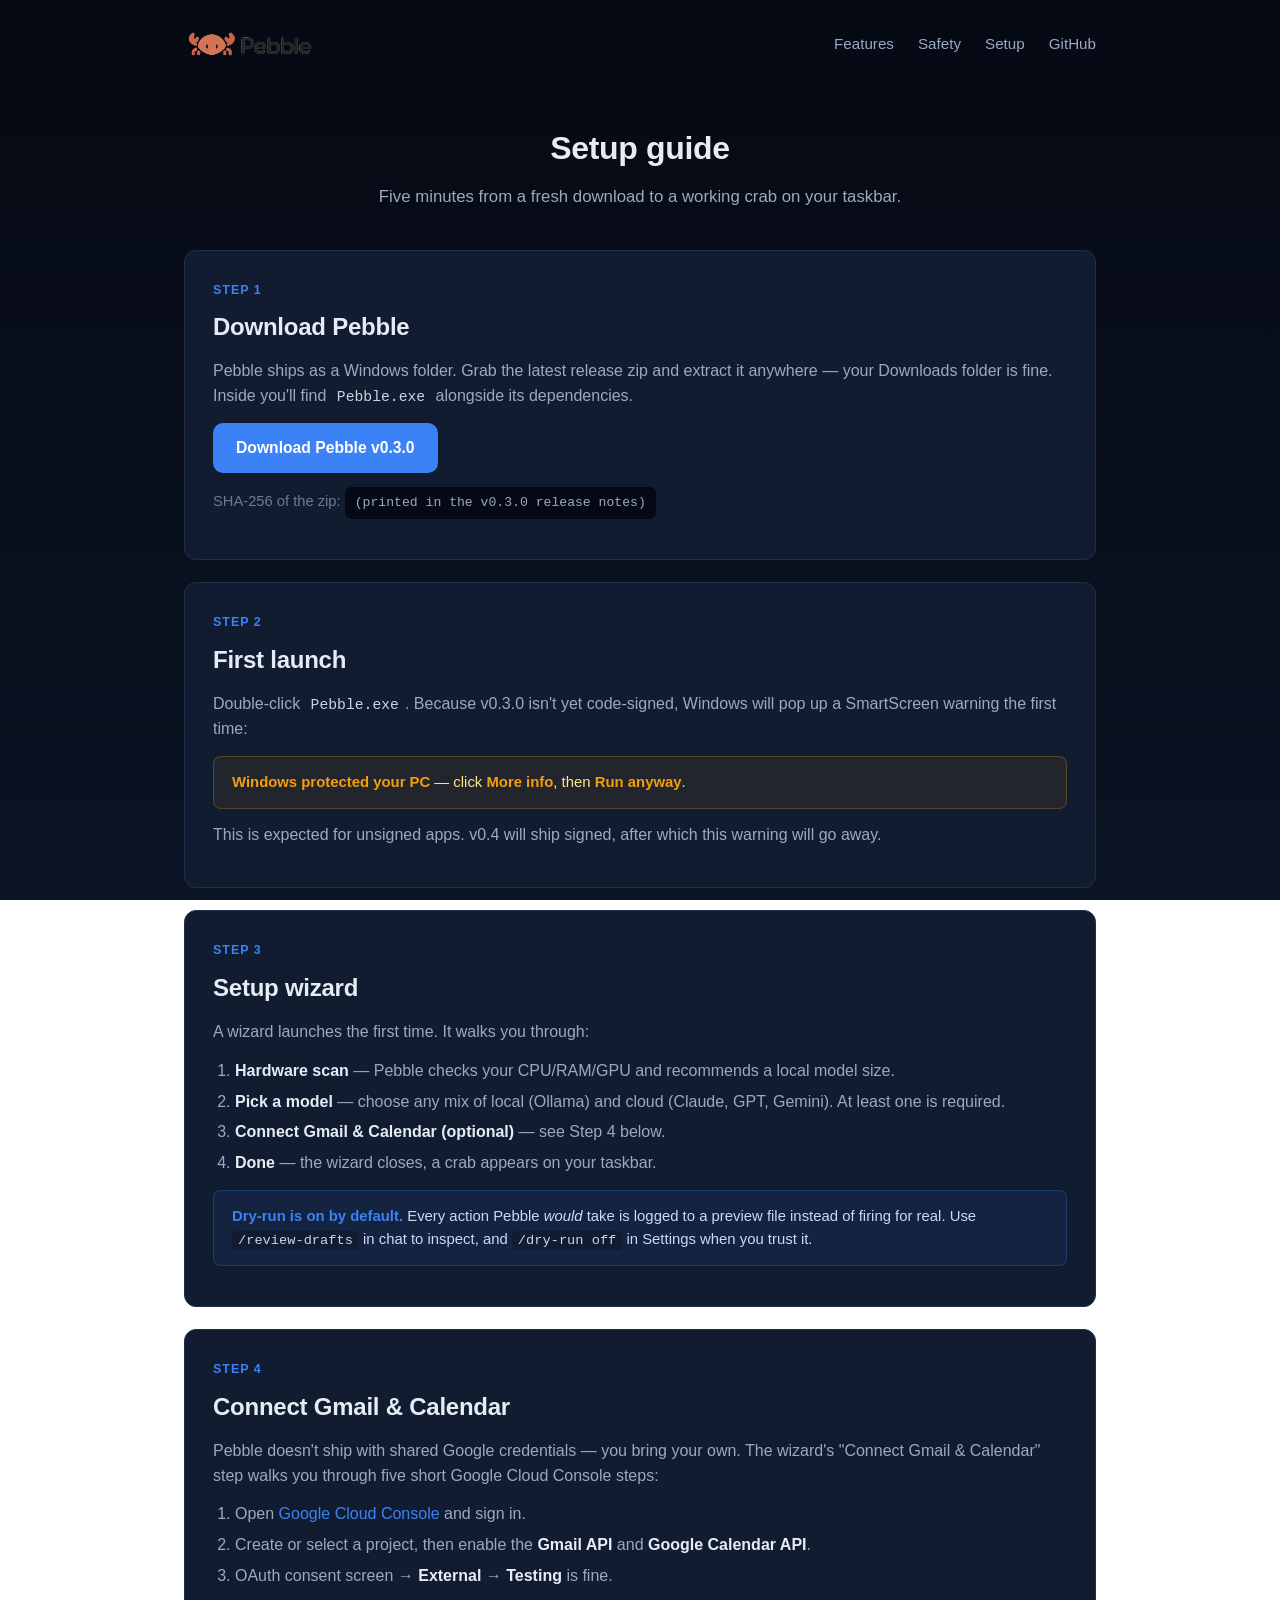
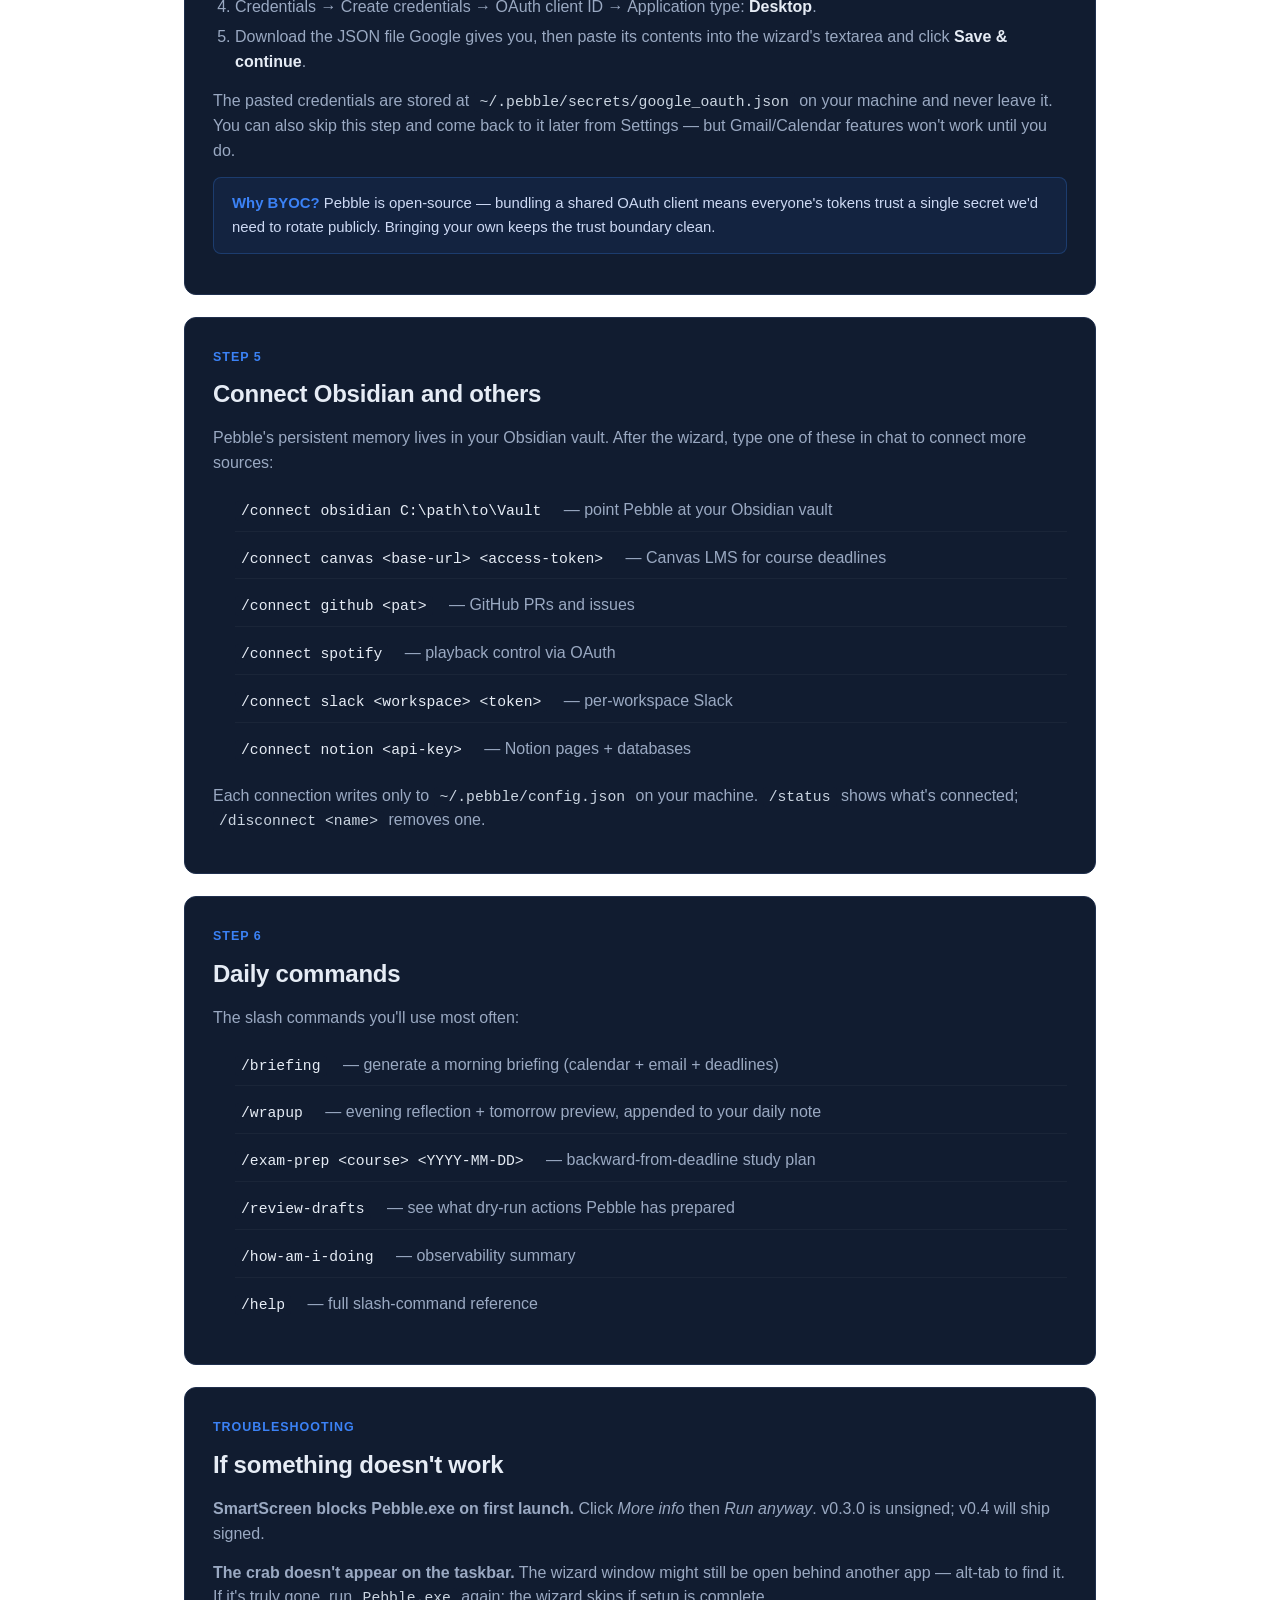
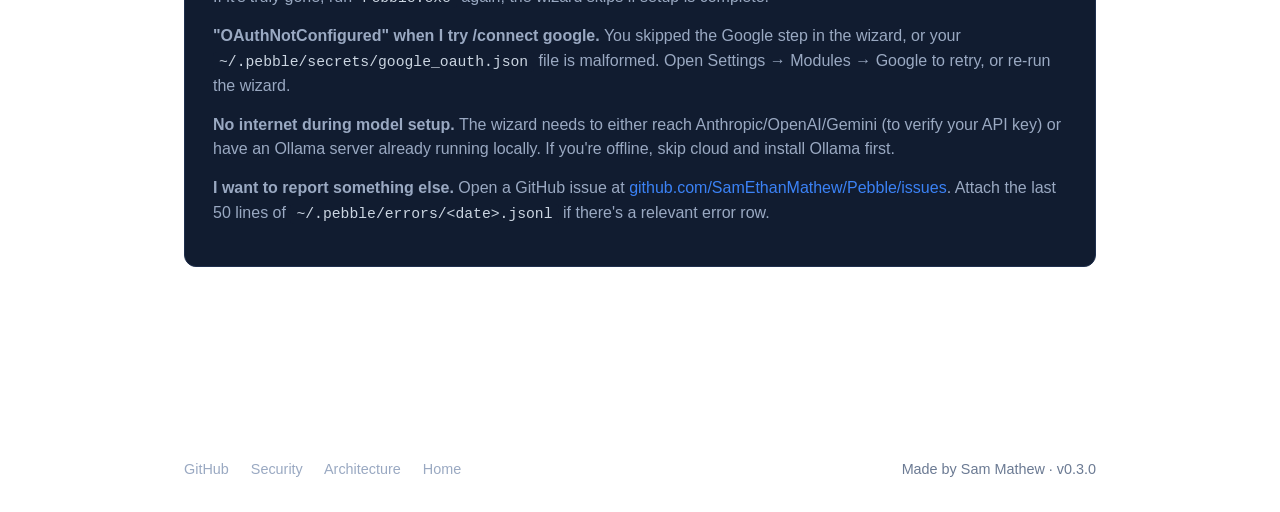
==== setup.html @ d6a445c4 "Pebble landing page + setup guide Static site for samethanmathew.github.io/Pebble. Two pages:  - ind" ====
<!doctype html>
<html lang="en">
<head>
  <meta charset="utf-8">
  <meta name="viewport" content="width=device-width, initial-scale=1">
  <title>Setup guide — Pebble</title>
  <meta name="description" content="Step-by-step setup for Pebble on Windows: download, first launch, connecting Gmail & Calendar, Obsidian vault, optional integrations.">
  <meta name="theme-color" content="#0b1424">
  <link rel="icon" href="favicon.ico">
  <link rel="stylesheet" href="styles.css">
</head>
<body>

<header class="site-header">
  <div class="container">
    <a href="index.html" class="brand">
      <img src="assets/logo.png" alt="Pebble">
    </a>
    <nav class="nav">
      <a href="index.html#features">Features</a>
      <a href="index.html#safety">Safety</a>
      <a href="setup.html">Setup</a>
      <a href="https://github.com/SamEthanMathew/Pebble">GitHub</a>
    </nav>
  </div>
</header>

<main>

  <section class="section">
    <div class="container">

      <div class="section-head">
        <h2>Setup guide</h2>
        <p>Five minutes from a fresh download to a working crab on your taskbar.</p>
      </div>

      <!-- ─── Step 1: Download ─── -->
      <div class="guide-step">
        <span class="step-tag">Step 1</span>
        <h2>Download Pebble</h2>
        <p>
          Pebble ships as a Windows folder. Grab the latest release zip and
          extract it anywhere — your Downloads folder is fine. Inside you'll
          find <code>Pebble.exe</code> alongside its dependencies.
        </p>
        <p>
          <a class="btn btn-primary"
             href="https://github.com/SamEthanMathew/Pebble/releases/download/v0.3.0/Pebble-v0.3.0-windows.zip">
            Download Pebble v0.3.0
          </a>
        </p>
        <p style="margin-top:14px;font-size:0.92rem;color:var(--text-dim);">
          SHA-256 of the zip:
          <span class="hash" id="zip-sha">(printed in the v0.3.0 release notes)</span>
        </p>
      </div>

      <!-- ─── Step 2: SmartScreen ─── -->
      <div class="guide-step">
        <span class="step-tag">Step 2</span>
        <h2>First launch</h2>
        <p>
          Double-click <code>Pebble.exe</code>. Because v0.3.0 isn't yet
          code-signed, Windows will pop up a SmartScreen warning the first
          time:
        </p>
        <div class="callout">
          <strong>Windows protected your PC</strong> — click
          <strong>More info</strong>, then <strong>Run anyway</strong>.
        </div>
        <p>
          This is expected for unsigned apps. v0.4 will ship signed, after
          which this warning will go away.
        </p>
      </div>

      <!-- ─── Step 3: Wizard ─── -->
      <div class="guide-step">
        <span class="step-tag">Step 3</span>
        <h2>Setup wizard</h2>
        <p>
          A wizard launches the first time. It walks you through:
        </p>
        <ol>
          <li><strong>Hardware scan</strong> — Pebble checks your CPU/RAM/GPU and recommends a local model size.</li>
          <li><strong>Pick a model</strong> — choose any mix of local (Ollama) and cloud (Claude, GPT, Gemini). At least one is required.</li>
          <li><strong>Connect Gmail &amp; Calendar (optional)</strong> — see Step 4 below.</li>
          <li><strong>Done</strong> — the wizard closes, a crab appears on your taskbar.</li>
        </ol>
        <div class="callout info">
          <strong>Dry-run is on by default.</strong> Every action Pebble
          <em>would</em> take is logged to a preview file instead of firing
          for real. Use <code>/review-drafts</code> in chat to inspect, and
          <code>/dry-run off</code> in Settings when you trust it.
        </div>
      </div>

      <!-- ─── Step 4: Google OAuth (BYOC) ─── -->
      <div class="guide-step">
        <span class="step-tag">Step 4</span>
        <h2>Connect Gmail &amp; Calendar</h2>
        <p>
          Pebble doesn't ship with shared Google credentials — you bring
          your own. The wizard's "Connect Gmail &amp; Calendar" step walks
          you through five short Google Cloud Console steps:
        </p>
        <ol>
          <li>Open
            <a href="https://console.cloud.google.com/apis/credentials"
               target="_blank" rel="noopener">Google Cloud Console</a>
            and sign in.</li>
          <li>Create or select a project, then enable the
            <strong>Gmail API</strong> and <strong>Google Calendar API</strong>.</li>
          <li>OAuth consent screen → <strong>External</strong> →
            <strong>Testing</strong> is fine.</li>
          <li>Credentials → Create credentials → OAuth client ID →
            Application type: <strong>Desktop</strong>.</li>
          <li>Download the JSON file Google gives you, then paste its
            contents into the wizard's textarea and click
            <strong>Save &amp; continue</strong>.</li>
        </ol>
        <p>
          The pasted credentials are stored at
          <code>~/.pebble/secrets/google_oauth.json</code> on your machine
          and never leave it. You can also skip this step and come back to
          it later from Settings — but Gmail/Calendar features won't work
          until you do.
        </p>
        <div class="callout info">
          <strong>Why BYOC?</strong> Pebble is open-source — bundling a
          shared OAuth client means everyone's tokens trust a single secret
          we'd need to rotate publicly. Bringing your own keeps the trust
          boundary clean.
        </div>
      </div>

      <!-- ─── Step 5: Obsidian + other integrations ─── -->
      <div class="guide-step">
        <span class="step-tag">Step 5</span>
        <h2>Connect Obsidian and others</h2>
        <p>
          Pebble's persistent memory lives in your Obsidian vault. After
          the wizard, type one of these in chat to connect more sources:
        </p>
        <ul class="cmd-list">
          <li><code>/connect obsidian C:\path\to\Vault</code> — point Pebble at your Obsidian vault</li>
          <li><code>/connect canvas &lt;base-url&gt; &lt;access-token&gt;</code> — Canvas LMS for course deadlines</li>
          <li><code>/connect github &lt;pat&gt;</code> — GitHub PRs and issues</li>
          <li><code>/connect spotify</code> — playback control via OAuth</li>
          <li><code>/connect slack &lt;workspace&gt; &lt;token&gt;</code> — per-workspace Slack</li>
          <li><code>/connect notion &lt;api-key&gt;</code> — Notion pages + databases</li>
        </ul>
        <p>
          Each connection writes only to <code>~/.pebble/config.json</code>
          on your machine. <code>/status</code> shows what's connected;
          <code>/disconnect &lt;name&gt;</code> removes one.
        </p>
      </div>

      <!-- ─── Step 6: Daily commands ─── -->
      <div class="guide-step">
        <span class="step-tag">Step 6</span>
        <h2>Daily commands</h2>
        <p>The slash commands you'll use most often:</p>
        <ul class="cmd-list">
          <li><code>/briefing</code> — generate a morning briefing (calendar + email + deadlines)</li>
          <li><code>/wrapup</code> — evening reflection + tomorrow preview, appended to your daily note</li>
          <li><code>/exam-prep &lt;course&gt; &lt;YYYY-MM-DD&gt;</code> — backward-from-deadline study plan</li>
          <li><code>/review-drafts</code> — see what dry-run actions Pebble has prepared</li>
          <li><code>/how-am-i-doing</code> — observability summary</li>
          <li><code>/help</code> — full slash-command reference</li>
        </ul>
      </div>

      <!-- ─── Troubleshooting ─── -->
      <div class="guide-step">
        <span class="step-tag">Troubleshooting</span>
        <h2>If something doesn't work</h2>

        <p><strong>SmartScreen blocks Pebble.exe on first launch.</strong>
        Click <em>More info</em> then <em>Run anyway</em>. v0.3.0 is
        unsigned; v0.4 will ship signed.</p>

        <p><strong>The crab doesn't appear on the taskbar.</strong> The
        wizard window might still be open behind another app — alt-tab to
        find it. If it's truly gone, run <code>Pebble.exe</code> again;
        the wizard skips if setup is complete.</p>

        <p><strong>"OAuthNotConfigured" when I try /connect google.</strong>
        You skipped the Google step in the wizard, or your
        <code>~/.pebble/secrets/google_oauth.json</code> file is malformed.
        Open Settings &rarr; Modules &rarr; Google to retry, or re-run the
        wizard.</p>

        <p><strong>No internet during model setup.</strong> The wizard
        needs to either reach Anthropic/OpenAI/Gemini (to verify your API
        key) or have an Ollama server already running locally. If you're
        offline, skip cloud and install Ollama first.</p>

        <p><strong>I want to report something else.</strong>
        Open a GitHub issue at
        <a href="https://github.com/SamEthanMathew/Pebble/issues" target="_blank" rel="noopener">github.com/SamEthanMathew/Pebble/issues</a>.
        Attach the last 50 lines of <code>~/.pebble/errors/&lt;date&gt;.jsonl</code>
        if there's a relevant error row.</p>

      </div>

    </div>
  </section>

</main>

<footer class="site-footer">
  <div class="container">
    <div>
      <a href="https://github.com/SamEthanMathew/Pebble">GitHub</a>
      <a href="https://github.com/SamEthanMathew/Pebble/blob/main/SECURITY.md">Security</a>
      <a href="https://github.com/SamEthanMathew/Pebble/blob/main/ARCHITECTURE.md">Architecture</a>
      <a href="index.html">Home</a>
    </div>
    <div>Made by Sam Mathew · v0.3.0</div>
  </div>
</footer>

</body>
</html>
---- styles.css ----
/* Pebble landing page — matches the app's dark-mode palette */

:root {
  --bg-0:       #050913;
  --bg-1:       #0b1424;
  --surface:    #111c30;
  --surface-2:  #182640;
  --surface-3:  #1f2f4d;
  --border:     #1f2f4d;
  --text:       #e6ecf5;
  --text-mid:   #9aa9c2;
  --text-dim:   #6b7a93;
  --accent:     #3b82f6;
  --accent-2:   #2563eb;
  --accent-3:   #1d4ed8;
  --green:      #10b981;
  --amber:      #f59e0b;
  --red:        #ef4444;
  --radius:     12px;
  --maxw:       960px;
}

* {
  box-sizing: border-box;
}

html, body {
  margin: 0;
  padding: 0;
  background: linear-gradient(180deg, var(--bg-0) 0%, var(--bg-1) 100%);
  background-attachment: fixed;
  color: var(--text);
  font-family: -apple-system, BlinkMacSystemFont, "Segoe UI", Roboto, "Helvetica Neue", Arial, sans-serif;
  line-height: 1.55;
  -webkit-font-smoothing: antialiased;
}

a {
  color: var(--accent);
  text-decoration: none;
}

a:hover {
  color: var(--accent-2);
  text-decoration: underline;
}

code, pre, kbd {
  font-family: "JetBrains Mono", "Fira Code", "Cascadia Code", Consolas, "Liberation Mono", Menlo, monospace;
  font-size: 0.92em;
}

code {
  background: var(--surface);
  padding: 2px 6px;
  border-radius: 4px;
  color: #cbd5e1;
}

pre {
  background: var(--surface);
  border: 1px solid var(--border);
  border-radius: var(--radius);
  padding: 16px 20px;
  overflow-x: auto;
}

pre code {
  background: transparent;
  padding: 0;
}

/* ── Layout ─────────────────────────────────────────────────────────────── */

.container {
  max-width: var(--maxw);
  margin: 0 auto;
  padding: 0 24px;
}

main {
  padding-bottom: 80px;
}

/* ── Header ─────────────────────────────────────────────────────────────── */

.site-header {
  padding: 28px 0 8px;
}

.site-header .container {
  display: flex;
  align-items: center;
  justify-content: space-between;
  flex-wrap: wrap;
  gap: 16px;
}

.brand {
  display: flex;
  align-items: center;
  gap: 12px;
  color: var(--text);
  font-weight: 600;
  font-size: 1.15rem;
}

.brand img {
  height: 32px;
  width: auto;
}

.nav {
  display: flex;
  gap: 24px;
  font-size: 0.95rem;
}

.nav a {
  color: var(--text-mid);
}

.nav a:hover {
  color: var(--text);
  text-decoration: none;
}

/* ── Hero ───────────────────────────────────────────────────────────────── */

.hero {
  padding: 60px 0 80px;
  text-align: center;
}

.hero .crab {
  width: 220px;
  height: auto;
  display: block;
  margin: 0 auto 28px;
  image-rendering: pixelated;
  filter: drop-shadow(0 12px 24px rgba(59, 130, 246, 0.25));
}

.hero h1 {
  font-size: clamp(2.2rem, 5vw, 3.4rem);
  font-weight: 700;
  letter-spacing: -0.02em;
  margin: 0 0 18px;
  background: linear-gradient(180deg, #ffffff 0%, #b6c5e2 100%);
  -webkit-background-clip: text;
  background-clip: text;
  color: transparent;
}

.hero .tagline {
  font-size: clamp(1.05rem, 2vw, 1.25rem);
  color: var(--text-mid);
  max-width: 640px;
  margin: 0 auto 36px;
}

.cta-row {
  display: flex;
  gap: 14px;
  justify-content: center;
  flex-wrap: wrap;
}

.btn {
  display: inline-flex;
  align-items: center;
  gap: 8px;
  padding: 12px 22px;
  border-radius: 10px;
  font-weight: 600;
  font-size: 0.98rem;
  border: 1px solid transparent;
  cursor: pointer;
  transition: transform 0.08s ease, background 0.15s ease, border-color 0.15s ease;
}

.btn-primary {
  background: var(--accent);
  color: #ffffff;
}

.btn-primary:hover {
  background: var(--accent-2);
  color: #ffffff;
  text-decoration: none;
  transform: translateY(-1px);
}

.btn-secondary {
  background: transparent;
  color: var(--text);
  border-color: var(--border);
}

.btn-secondary:hover {
  background: var(--surface);
  color: var(--text);
  text-decoration: none;
  border-color: var(--surface-3);
}

.platform-note {
  margin-top: 18px;
  font-size: 0.85rem;
  color: var(--text-dim);
}

/* ── Sections ───────────────────────────────────────────────────────────── */

.section {
  padding: 56px 0;
}

.section + .section {
  border-top: 1px solid rgba(255, 255, 255, 0.04);
}

.section-head {
  text-align: center;
  margin-bottom: 40px;
}

.section-head h2 {
  font-size: clamp(1.6rem, 3vw, 2rem);
  margin: 0 0 10px;
  letter-spacing: -0.01em;
}

.section-head p {
  color: var(--text-mid);
  margin: 0;
  font-size: 1.05rem;
}

/* ── Feature grid ───────────────────────────────────────────────────────── */

.feature-grid {
  display: grid;
  grid-template-columns: repeat(auto-fit, minmax(260px, 1fr));
  gap: 18px;
}

.feature {
  background: var(--surface);
  border: 1px solid var(--border);
  border-radius: var(--radius);
  padding: 22px 22px 20px;
  transition: background 0.18s ease, border-color 0.18s ease, transform 0.12s ease;
}

.feature:hover {
  background: var(--surface-2);
  border-color: var(--surface-3);
  transform: translateY(-2px);
}

.feature .ico {
  font-size: 1.3rem;
  margin-bottom: 10px;
  display: inline-block;
  width: 36px;
  height: 36px;
  line-height: 36px;
  text-align: center;
  background: rgba(59, 130, 246, 0.12);
  color: var(--accent);
  border-radius: 8px;
}

.feature h3 {
  font-size: 1.05rem;
  margin: 6px 0 6px;
  color: var(--text);
}

.feature p {
  font-size: 0.94rem;
  color: var(--text-mid);
  margin: 0;
  line-height: 1.55;
}

/* ── Safety section ─────────────────────────────────────────────────────── */

.safety {
  display: grid;
  grid-template-columns: repeat(auto-fit, minmax(260px, 1fr));
  gap: 18px;
}

.safety-card {
  background: var(--surface);
  border: 1px solid var(--border);
  border-left: 3px solid var(--accent);
  border-radius: var(--radius);
  padding: 20px 22px;
}

.safety-card h3 {
  font-size: 1rem;
  margin: 0 0 8px;
  color: var(--text);
}

.safety-card p {
  font-size: 0.93rem;
  color: var(--text-mid);
  margin: 0;
}

/* ── Steps strip ────────────────────────────────────────────────────────── */

.steps {
  display: grid;
  grid-template-columns: repeat(auto-fit, minmax(220px, 1fr));
  gap: 14px;
  margin-bottom: 32px;
}

.step {
  background: var(--surface);
  border: 1px solid var(--border);
  border-radius: var(--radius);
  padding: 20px 22px;
}

.step .n {
  display: inline-block;
  width: 28px;
  height: 28px;
  line-height: 28px;
  text-align: center;
  background: var(--accent);
  color: #ffffff;
  border-radius: 50%;
  font-weight: 700;
  font-size: 0.85rem;
  margin-bottom: 10px;
}

.step h3 {
  font-size: 1rem;
  margin: 0 0 6px;
}

.step p {
  font-size: 0.92rem;
  color: var(--text-mid);
  margin: 0;
}

.cta-center {
  text-align: center;
}

/* ── Footer ─────────────────────────────────────────────────────────────── */

.site-footer {
  border-top: 1px solid rgba(255, 255, 255, 0.05);
  padding: 32px 0;
  color: var(--text-dim);
  font-size: 0.9rem;
}

.site-footer .container {
  display: flex;
  justify-content: space-between;
  flex-wrap: wrap;
  gap: 16px;
}

.site-footer a {
  color: var(--text-mid);
  margin-right: 18px;
}

.site-footer a:hover {
  color: var(--text);
  text-decoration: none;
}

/* ── Setup page specifics ───────────────────────────────────────────────── */

.guide-step {
  background: var(--surface);
  border: 1px solid var(--border);
  border-radius: var(--radius);
  padding: 26px 28px;
  margin-bottom: 22px;
}

.guide-step .step-tag {
  display: inline-block;
  font-size: 0.78rem;
  font-weight: 700;
  letter-spacing: 0.08em;
  text-transform: uppercase;
  color: var(--accent);
  margin-bottom: 8px;
}

.guide-step h2 {
  margin: 0 0 14px;
  font-size: 1.5rem;
  letter-spacing: -0.01em;
}

.guide-step p {
  color: var(--text-mid);
  margin: 0 0 14px;
}

.guide-step ul, .guide-step ol {
  color: var(--text-mid);
  padding-left: 22px;
  margin: 0 0 14px;
}

.guide-step li {
  margin-bottom: 6px;
}

.guide-step li strong {
  color: var(--text);
  font-weight: 600;
}

.callout {
  background: rgba(245, 158, 11, 0.08);
  border: 1px solid rgba(245, 158, 11, 0.25);
  border-radius: 8px;
  padding: 14px 18px;
  margin: 14px 0;
  font-size: 0.93rem;
  color: #fde68a;
}

.callout strong {
  color: var(--amber);
}

.callout.info {
  background: rgba(59, 130, 246, 0.08);
  border-color: rgba(59, 130, 246, 0.25);
  color: #cdd9f3;
}

.callout.info strong {
  color: var(--accent);
}

.hash {
  font-family: "JetBrains Mono", "Fira Code", Consolas, monospace;
  background: var(--bg-0);
  color: var(--text-mid);
  padding: 6px 10px;
  border-radius: 6px;
  display: inline-block;
  font-size: 0.82rem;
  word-break: break-all;
  user-select: all;
}

.cmd-list {
  list-style: none;
  padding: 0;
  margin: 0;
}

.cmd-list li {
  padding: 8px 0;
  border-bottom: 1px solid rgba(255, 255, 255, 0.04);
  color: var(--text-mid);
}

.cmd-list li:last-child {
  border-bottom: none;
}

.cmd-list code {
  color: var(--text);
  margin-right: 12px;
}

/* ── Responsive tweaks ──────────────────────────────────────────────────── */

@media (max-width: 600px) {
  .site-header .container {
    flex-direction: column;
    align-items: flex-start;
  }
  .nav {
    gap: 14px;
  }
  .hero {
    padding: 40px 0 56px;
  }
  .hero .crab {
    width: 160px;
  }
  .section {
    padding: 40px 0;
  }
  .guide-step {
    padding: 22px 20px;
  }
}
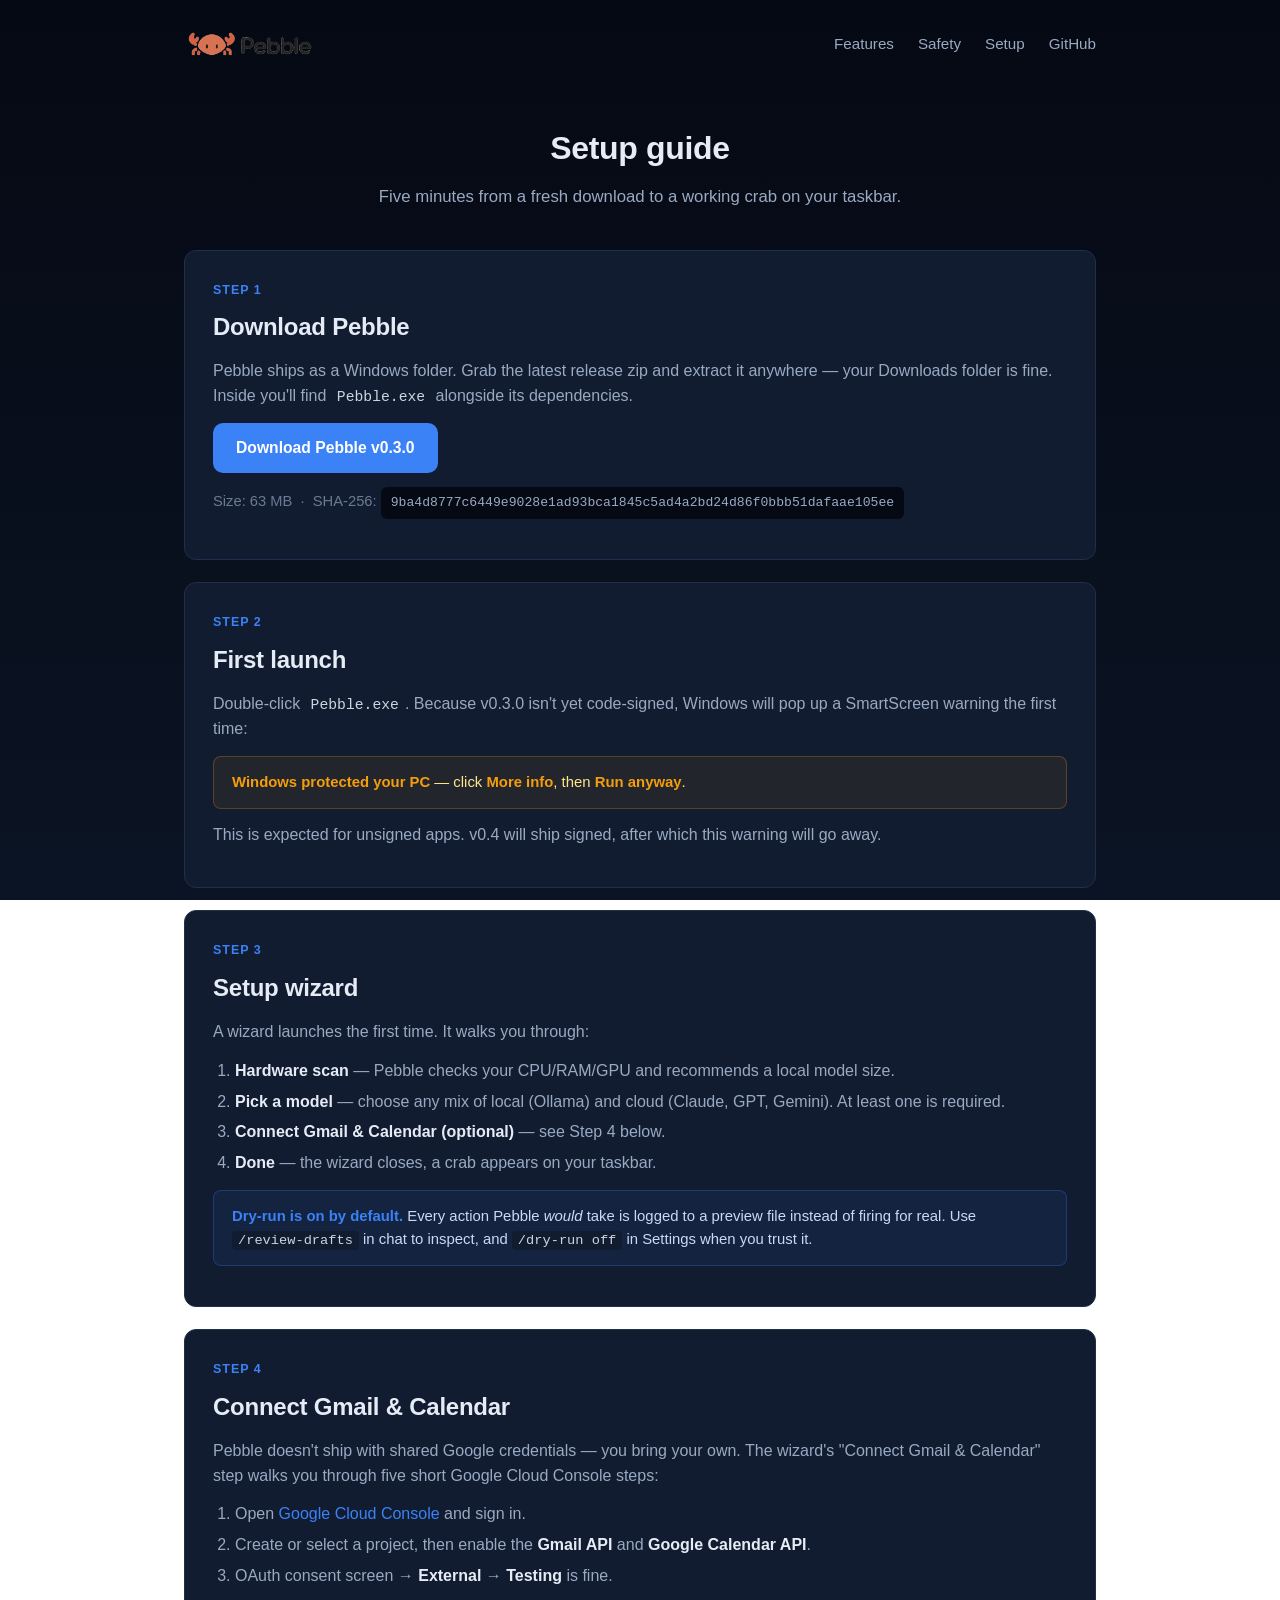
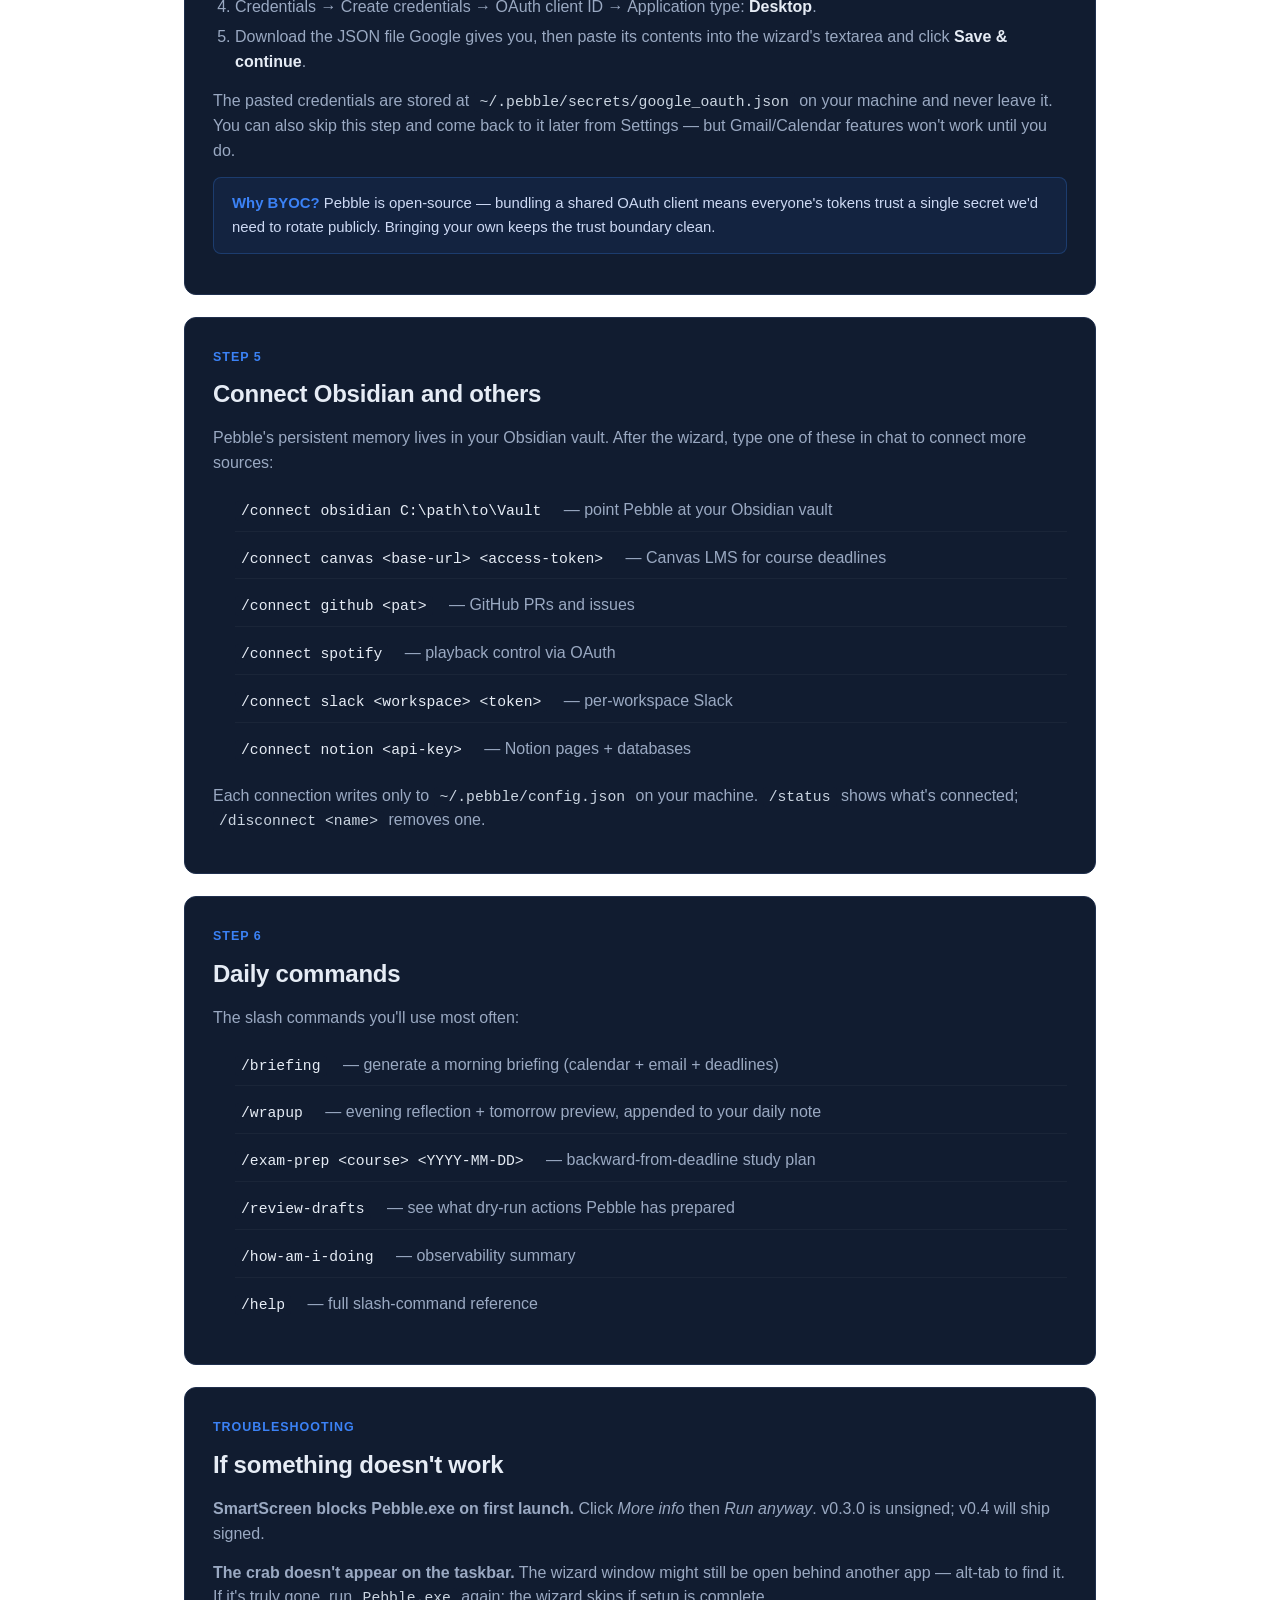
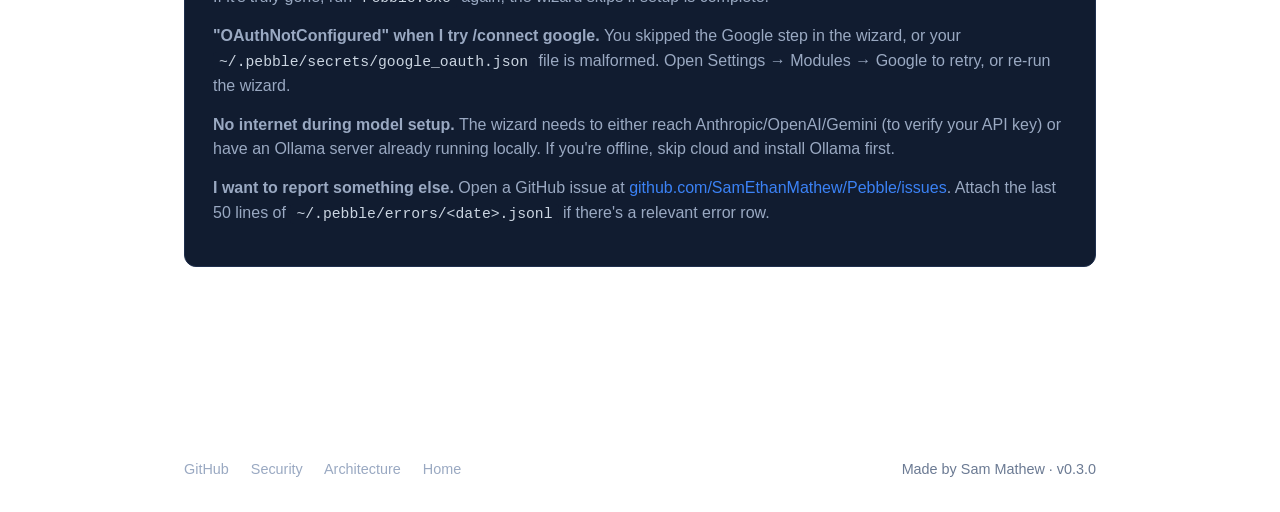
==== commit 36062163: "Fill in v0.3.0 download size + SHA-256" ====
--- a/setup.html
+++ b/setup.html
@@ -51,8 +51,8 @@
           </a>
         </p>
         <p style="margin-top:14px;font-size:0.92rem;color:var(--text-dim);">
-          SHA-256 of the zip:
-          <span class="hash" id="zip-sha">(printed in the v0.3.0 release notes)</span>
+          Size: 63 MB &nbsp;·&nbsp; SHA-256:
+          <span class="hash" id="zip-sha">9ba4d8777c6449e9028e1ad93bca1845c5ad4a2bd24d86f0bbb51dafaae105ee</span>
         </p>
       </div>
 
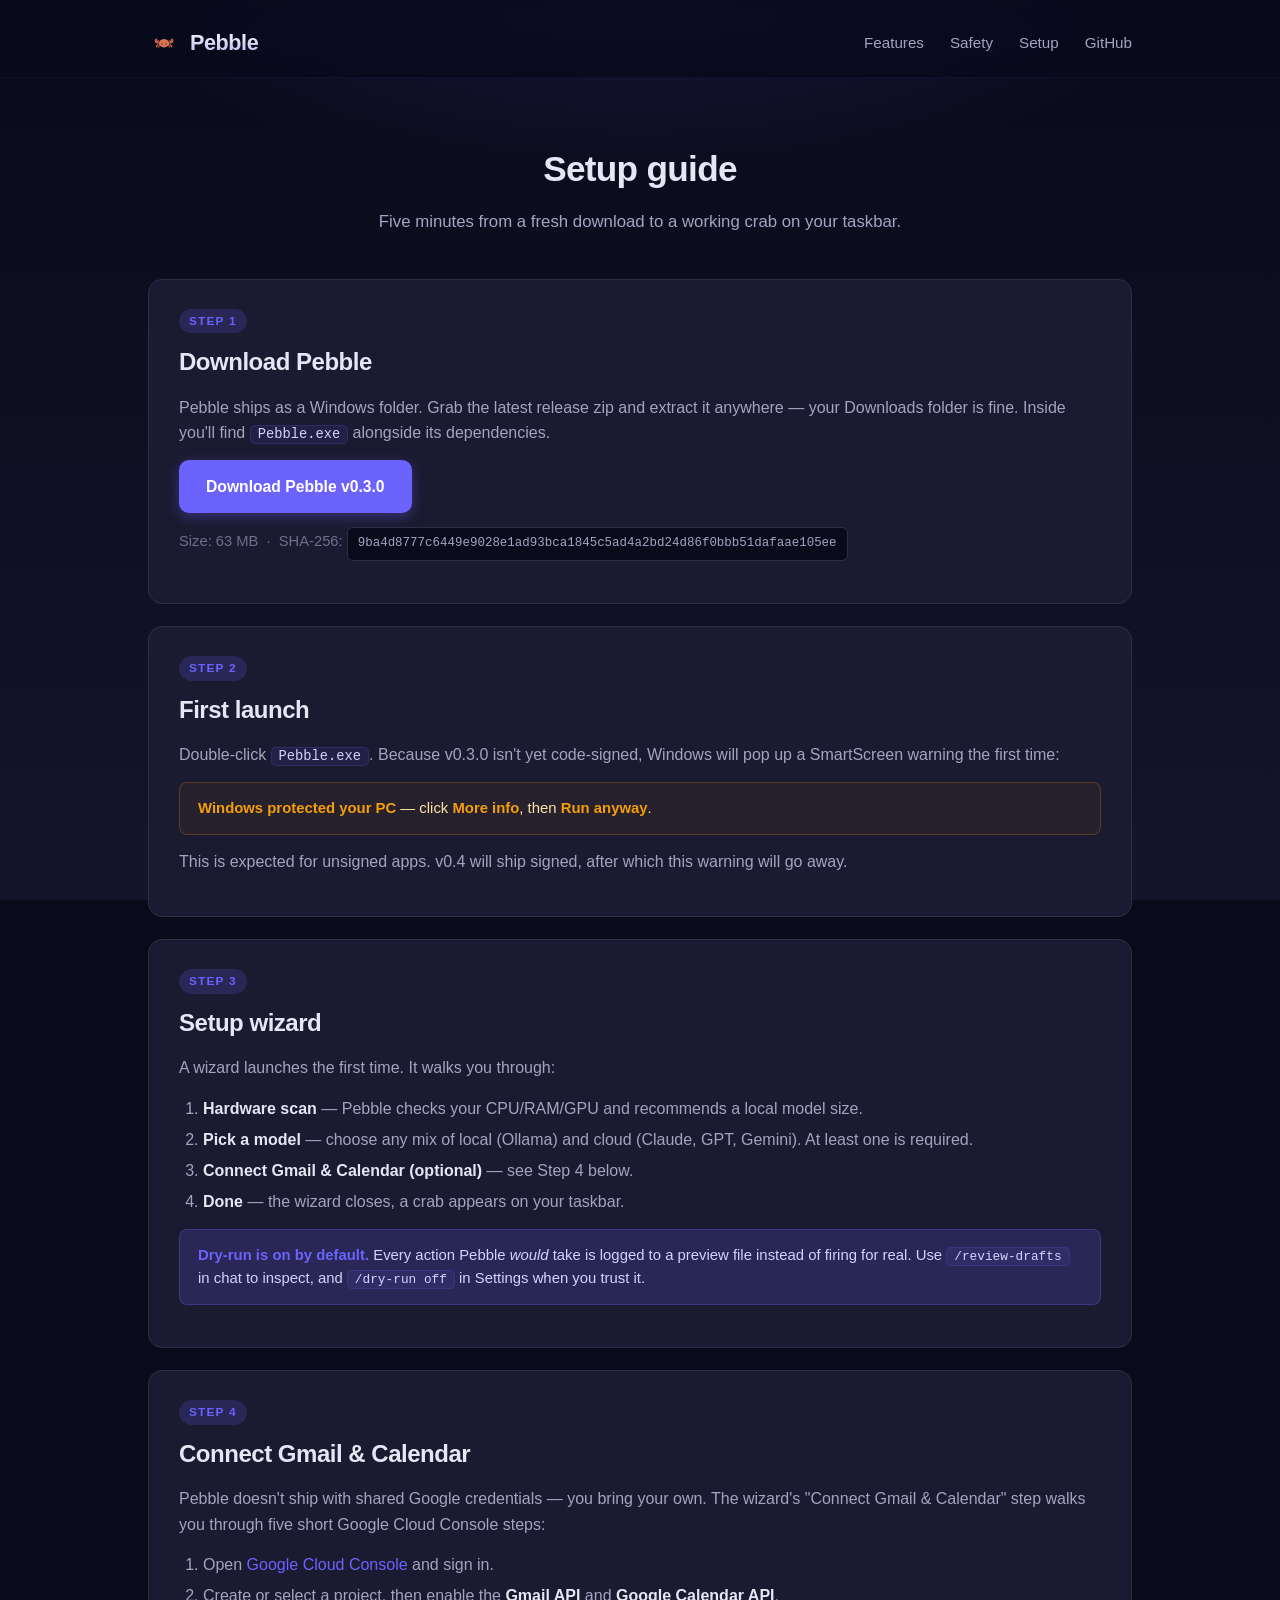
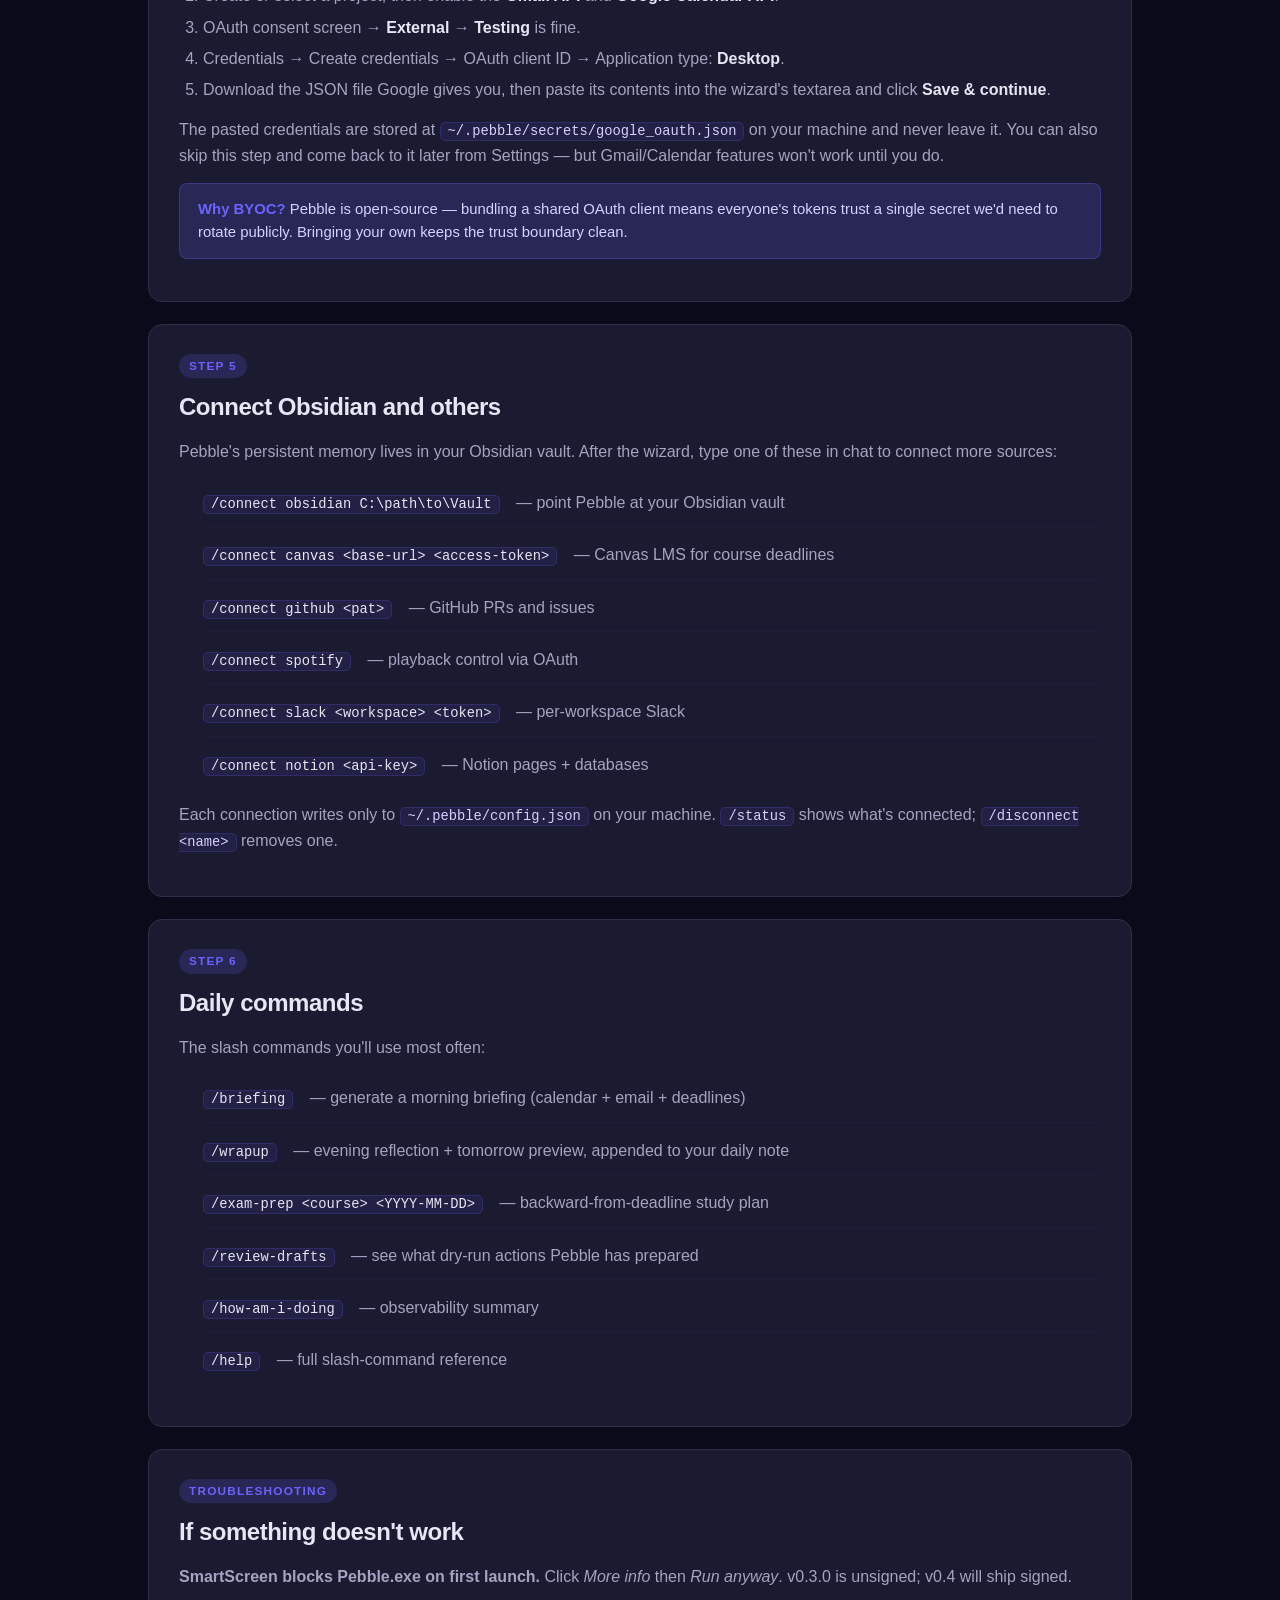
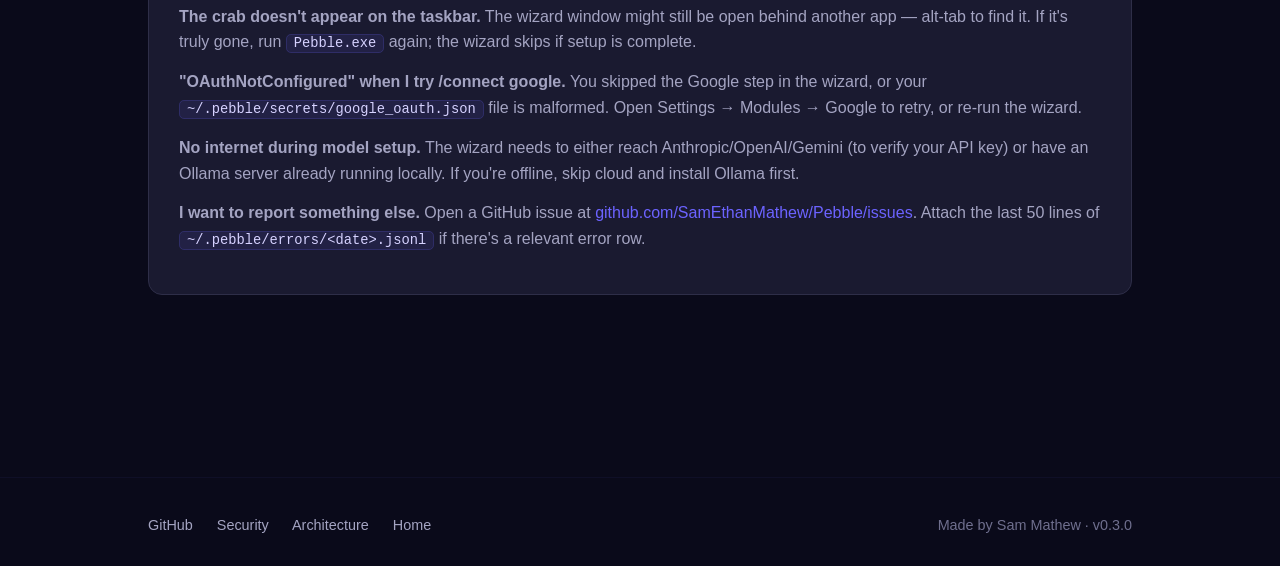
==== commit 3fa6dd90: "Site redesign: match Pebble's actual brand palette The first site shipped generic web blue (#3b82f6)" ====
--- a/setup.html
+++ b/setup.html
@@ -14,7 +14,8 @@
 <header class="site-header">
   <div class="container">
     <a href="index.html" class="brand">
-      <img src="assets/logo.png" alt="Pebble">
+      <img src="assets/crab-small.png" alt="">
+      <span class="wm">Pebble</span>
     </a>
     <nav class="nav">
       <a href="index.html#features">Features</a>
--- a/styles.css
+++ b/styles.css
@@ -1,60 +1,83 @@
-/* Pebble landing page — matches the app's dark-mode palette */
+/* Pebble landing page — matches the app's actual brand palette
+   (wizard accent #534AB7 purple + crab coral, NOT generic web blue). */
 
 :root {
-  --bg-0:       #050913;
-  --bg-1:       #0b1424;
-  --surface:    #111c30;
-  --surface-2:  #182640;
-  --surface-3:  #1f2f4d;
-  --border:     #1f2f4d;
-  --text:       #e6ecf5;
-  --text-mid:   #9aa9c2;
-  --text-dim:   #6b7a93;
-  --accent:     #3b82f6;
-  --accent-2:   #2563eb;
-  --accent-3:   #1d4ed8;
-  --green:      #10b981;
-  --amber:      #f59e0b;
-  --red:        #ef4444;
-  --radius:     12px;
-  --maxw:       960px;
-}
-
-* {
-  box-sizing: border-box;
-}
+  /* Backgrounds — purple-tinted dark, matches setup_wizard.py C['bg']/['panel'] */
+  --bg-0:        #0a0a1a;
+  --bg-1:        #14142b;
+  --surface:     #1a1a30;
+  --surface-2:   #20203a;
+  --surface-3:   #2a2a48;
+  --border:      #2e2e48;
+
+  /* Text */
+  --text:        #e6e6f5;
+  --text-mid:    #a4a4c2;
+  --text-dim:    #6f6f8e;
+  --muted:       #2e2e48;
+
+  /* Brand accent — Pebble's actual purple (wizard's #534AB7), brightened slightly */
+  --accent:      #6c63ff;
+  --accent-2:    #5b53d6;
+  --accent-3:    #4842b3;
+  --accent-glow: rgba(108, 99, 255, 0.18);
+
+  /* Warm accent — the crab's coral, used sparingly for highlight */
+  --coral:       #e85d3c;
+  --coral-soft:  rgba(232, 93, 60, 0.16);
+
+  /* Status */
+  --green:       #1d9e75;
+  --amber:       #f59e0b;
+  --red:         #e05c7a;
+
+  --radius:      14px;
+  --radius-sm:   8px;
+  --maxw:        1040px;
+}
+
+* { box-sizing: border-box; }
 
 html, body {
   margin: 0;
   padding: 0;
-  background: linear-gradient(180deg, var(--bg-0) 0%, var(--bg-1) 100%);
+  background: var(--bg-0);
+  /* subtle radial glow up top, fades into solid */
+  background-image:
+    radial-gradient(ellipse 80% 50% at 50% -10%, var(--accent-glow), transparent 60%),
+    linear-gradient(180deg, var(--bg-0) 0%, var(--bg-1) 100%);
   background-attachment: fixed;
   color: var(--text);
-  font-family: -apple-system, BlinkMacSystemFont, "Segoe UI", Roboto, "Helvetica Neue", Arial, sans-serif;
+  font-family: -apple-system, BlinkMacSystemFont, "Segoe UI", "Inter", Roboto,
+               "Helvetica Neue", Arial, sans-serif;
   line-height: 1.55;
   -webkit-font-smoothing: antialiased;
+  text-rendering: optimizeLegibility;
 }
 
 a {
   color: var(--accent);
   text-decoration: none;
+  transition: color 0.15s ease;
 }
 
 a:hover {
-  color: var(--accent-2);
+  color: #8a83ff;
   text-decoration: underline;
 }
 
 code, pre, kbd {
-  font-family: "JetBrains Mono", "Fira Code", "Cascadia Code", Consolas, "Liberation Mono", Menlo, monospace;
-  font-size: 0.92em;
+  font-family: "JetBrains Mono", "Fira Code", "Cascadia Code", Consolas, Menlo, monospace;
+  font-size: 0.9em;
 }
 
 code {
-  background: var(--surface);
-  padding: 2px 6px;
-  border-radius: 4px;
-  color: #cbd5e1;
+  background: rgba(108, 99, 255, 0.10);
+  border: 1px solid rgba(108, 99, 255, 0.18);
+  padding: 1px 7px;
+  border-radius: 5px;
+  color: #d6d2ff;
+  font-size: 0.86em;
 }
 
 pre {
@@ -67,6 +90,7 @@
 
 pre code {
   background: transparent;
+  border: 0;
   padding: 0;
 }
 
@@ -75,17 +99,22 @@
 .container {
   max-width: var(--maxw);
   margin: 0 auto;
-  padding: 0 24px;
-}
-
-main {
-  padding-bottom: 80px;
-}
+  padding: 0 28px;
+}
+
+main { padding-bottom: 96px; }
 
 /* ── Header ─────────────────────────────────────────────────────────────── */
 
 .site-header {
-  padding: 28px 0 8px;
+  padding: 22px 0 6px;
+  position: sticky;
+  top: 0;
+  z-index: 10;
+  background: rgba(10, 10, 26, 0.78);
+  backdrop-filter: saturate(140%) blur(10px);
+  -webkit-backdrop-filter: saturate(140%) blur(10px);
+  border-bottom: 1px solid rgba(108, 99, 255, 0.08);
 }
 
 .site-header .container {
@@ -94,69 +123,89 @@
   justify-content: space-between;
   flex-wrap: wrap;
   gap: 16px;
+  padding-top: 4px;
+  padding-bottom: 12px;
 }
 
 .brand {
-  display: flex;
+  display: inline-flex;
   align-items: center;
-  gap: 12px;
-  color: var(--text);
-  font-weight: 600;
-  font-size: 1.15rem;
-}
+  gap: 10px;
+  color: var(--text);
+  font-weight: 700;
+  font-size: 1.35rem;
+  letter-spacing: -0.02em;
+}
+
+.brand:hover { text-decoration: none; color: var(--text); }
 
 .brand img {
   height: 32px;
-  width: auto;
-}
-
-.nav {
-  display: flex;
-  gap: 24px;
-  font-size: 0.95rem;
-}
-
-.nav a {
-  color: var(--text-mid);
-}
-
-.nav a:hover {
-  color: var(--text);
-  text-decoration: none;
-}
-
-/* ── Hero ───────────────────────────────────────────────────────────────── */
-
-.hero {
-  padding: 60px 0 80px;
-  text-align: center;
-}
-
-.hero .crab {
-  width: 220px;
-  height: auto;
+  width: 32px;
   display: block;
-  margin: 0 auto 28px;
-  image-rendering: pixelated;
-  filter: drop-shadow(0 12px 24px rgba(59, 130, 246, 0.25));
-}
-
-.hero h1 {
-  font-size: clamp(2.2rem, 5vw, 3.4rem);
+}
+
+.brand .wm {
   font-weight: 700;
-  letter-spacing: -0.02em;
-  margin: 0 0 18px;
-  background: linear-gradient(180deg, #ffffff 0%, #b6c5e2 100%);
+  font-size: 1.35rem;
+  background: linear-gradient(180deg, #ffffff 0%, #b6b1ec 100%);
   -webkit-background-clip: text;
   background-clip: text;
   color: transparent;
+  letter-spacing: -0.02em;
+}
+
+.nav {
+  display: flex;
+  gap: 26px;
+  font-size: 0.95rem;
+}
+
+.nav a {
+  color: var(--text-mid);
+  font-weight: 500;
+}
+
+.nav a:hover {
+  color: var(--text);
+  text-decoration: none;
+}
+
+/* ── Hero ───────────────────────────────────────────────────────────────── */
+
+.hero {
+  padding: 72px 0 88px;
+  text-align: center;
+  position: relative;
+}
+
+.hero .crab {
+  width: 200px;
+  height: 200px;
+  display: block;
+  margin: 0 auto 32px;
+  filter: drop-shadow(0 10px 30px rgba(232, 93, 60, 0.25))
+          drop-shadow(0 4px 8px rgba(0, 0, 0, 0.4));
+}
+
+.hero h1 {
+  font-size: clamp(2.4rem, 5.5vw, 3.6rem);
+  font-weight: 700;
+  letter-spacing: -0.025em;
+  line-height: 1.1;
+  margin: 0 0 20px;
+  background: linear-gradient(180deg, #ffffff 0%, #a8a3e8 100%);
+  -webkit-background-clip: text;
+  background-clip: text;
+  color: transparent;
 }
 
 .hero .tagline {
-  font-size: clamp(1.05rem, 2vw, 1.25rem);
+  font-size: clamp(1.05rem, 1.6vw, 1.2rem);
   color: var(--text-mid);
   max-width: 640px;
   margin: 0 auto 36px;
+  line-height: 1.6;
 }
 
 .cta-row {
@@ -170,18 +219,21 @@
   display: inline-flex;
   align-items: center;
   gap: 8px;
-  padding: 12px 22px;
+  padding: 13px 26px;
   border-radius: 10px;
   font-weight: 600;
   font-size: 0.98rem;
   border: 1px solid transparent;
   cursor: pointer;
-  transition: transform 0.08s ease, background 0.15s ease, border-color 0.15s ease;
+  transition: transform 0.1s ease, background 0.15s ease,
+              border-color 0.15s ease, box-shadow 0.15s ease;
+  text-decoration: none;
 }
 
 .btn-primary {
   background: var(--accent);
   color: #ffffff;
+  box-shadow: 0 4px 14px rgba(108, 99, 255, 0.35);
 }
 
 .btn-primary:hover {
@@ -189,46 +241,43 @@
   color: #ffffff;
   text-decoration: none;
   transform: translateY(-1px);
+  box-shadow: 0 6px 20px rgba(108, 99, 255, 0.45);
 }
 
 .btn-secondary {
   background: transparent;
   color: var(--text);
-  border-color: var(--border);
+  border-color: var(--surface-3);
 }
 
 .btn-secondary:hover {
   background: var(--surface);
   color: var(--text);
   text-decoration: none;
-  border-color: var(--surface-3);
+  border-color: var(--accent);
 }
 
 .platform-note {
-  margin-top: 18px;
+  margin-top: 22px;
   font-size: 0.85rem;
   color: var(--text-dim);
 }
 
 /* ── Sections ───────────────────────────────────────────────────────────── */
 
-.section {
-  padding: 56px 0;
-}
-
-.section + .section {
-  border-top: 1px solid rgba(255, 255, 255, 0.04);
-}
+.section { padding: 64px 0; }
+.section + .section { border-top: 1px solid rgba(108, 99, 255, 0.06); }
 
 .section-head {
   text-align: center;
-  margin-bottom: 40px;
+  margin-bottom: 44px;
 }
 
 .section-head h2 {
-  font-size: clamp(1.6rem, 3vw, 2rem);
-  margin: 0 0 10px;
-  letter-spacing: -0.01em;
+  font-size: clamp(1.8rem, 3.2vw, 2.2rem);
+  margin: 0 0 12px;
+  letter-spacing: -0.02em;
+  color: var(--text);
 }
 
 .section-head p {
@@ -241,7 +290,7 @@
 
 .feature-grid {
   display: grid;
-  grid-template-columns: repeat(auto-fit, minmax(260px, 1fr));
+  grid-template-columns: repeat(auto-fit, minmax(280px, 1fr));
   gap: 18px;
 }
 
@@ -249,47 +298,60 @@
   background: var(--surface);
   border: 1px solid var(--border);
   border-radius: var(--radius);
-  padding: 22px 22px 20px;
-  transition: background 0.18s ease, border-color 0.18s ease, transform 0.12s ease;
+  padding: 24px 24px 22px;
+  transition: background 0.18s ease, border-color 0.18s ease,
+              transform 0.14s ease, box-shadow 0.18s ease;
 }
 
 .feature:hover {
   background: var(--surface-2);
-  border-color: var(--surface-3);
-  transform: translateY(-2px);
+  border-color: var(--accent);
+  transform: translateY(-3px);
+  box-shadow: 0 10px 30px -10px rgba(108, 99, 255, 0.3);
 }
 
 .feature .ico {
-  font-size: 1.3rem;
-  margin-bottom: 10px;
-  display: inline-block;
-  width: 36px;
-  height: 36px;
-  line-height: 36px;
-  text-align: center;
-  background: rgba(59, 130, 246, 0.12);
+  font-size: 1.25rem;
+  margin-bottom: 14px;
+  display: inline-flex;
+  align-items: center;
+  justify-content: center;
+  width: 40px;
+  height: 40px;
+  background: var(--accent-glow);
   color: var(--accent);
-  border-radius: 8px;
+  border-radius: 10px;
 }
 
 .feature h3 {
-  font-size: 1.05rem;
-  margin: 6px 0 6px;
-  color: var(--text);
+  font-size: 1.08rem;
+  margin: 4px 0 8px;
+  color: var(--text);
+  letter-spacing: -0.01em;
 }
 
 .feature p {
   font-size: 0.94rem;
   color: var(--text-mid);
   margin: 0;
-  line-height: 1.55;
+  line-height: 1.6;
+}
+
+.feature.warm .ico {
+  background: var(--coral-soft);
+  color: var(--coral);
+}
+
+.feature.warm:hover {
+  border-color: var(--coral);
+  box-shadow: 0 10px 30px -10px rgba(232, 93, 60, 0.3);
 }
 
 /* ── Safety section ─────────────────────────────────────────────────────── */
 
 .safety {
   display: grid;
-  grid-template-columns: repeat(auto-fit, minmax(260px, 1fr));
+  grid-template-columns: repeat(auto-fit, minmax(280px, 1fr));
   gap: 18px;
 }
 
@@ -298,71 +360,76 @@
   border: 1px solid var(--border);
   border-left: 3px solid var(--accent);
   border-radius: var(--radius);
-  padding: 20px 22px;
+  padding: 22px 24px;
 }
 
 .safety-card h3 {
-  font-size: 1rem;
+  font-size: 1.02rem;
   margin: 0 0 8px;
   color: var(--text);
+  letter-spacing: -0.01em;
 }
 
 .safety-card p {
   font-size: 0.93rem;
   color: var(--text-mid);
   margin: 0;
-}
+  line-height: 1.6;
+}
+
+.safety-card strong { color: var(--text); }
 
 /* ── Steps strip ────────────────────────────────────────────────────────── */
 
 .steps {
   display: grid;
-  grid-template-columns: repeat(auto-fit, minmax(220px, 1fr));
-  gap: 14px;
-  margin-bottom: 32px;
+  grid-template-columns: repeat(auto-fit, minmax(240px, 1fr));
+  gap: 16px;
+  margin-bottom: 36px;
 }
 
 .step {
   background: var(--surface);
   border: 1px solid var(--border);
   border-radius: var(--radius);
-  padding: 20px 22px;
+  padding: 22px 24px;
 }
 
 .step .n {
-  display: inline-block;
-  width: 28px;
-  height: 28px;
-  line-height: 28px;
-  text-align: center;
+  display: inline-flex;
+  align-items: center;
+  justify-content: center;
+  width: 30px;
+  height: 30px;
   background: var(--accent);
   color: #ffffff;
   border-radius: 50%;
   font-weight: 700;
-  font-size: 0.85rem;
-  margin-bottom: 10px;
+  font-size: 0.88rem;
+  margin-bottom: 12px;
+  box-shadow: 0 2px 8px rgba(108, 99, 255, 0.4);
 }
 
 .step h3 {
-  font-size: 1rem;
+  font-size: 1.02rem;
   margin: 0 0 6px;
+  letter-spacing: -0.01em;
 }
 
 .step p {
-  font-size: 0.92rem;
+  font-size: 0.93rem;
   color: var(--text-mid);
   margin: 0;
-}
-
-.cta-center {
-  text-align: center;
-}
+  line-height: 1.55;
+}
+
+.cta-center { text-align: center; }
 
 /* ── Footer ─────────────────────────────────────────────────────────────── */
 
 .site-footer {
-  border-top: 1px solid rgba(255, 255, 255, 0.05);
-  padding: 32px 0;
+  border-top: 1px solid rgba(108, 99, 255, 0.06);
+  padding: 36px 0;
   color: var(--text-dim);
   font-size: 0.9rem;
 }
@@ -372,11 +439,12 @@
   justify-content: space-between;
   flex-wrap: wrap;
   gap: 16px;
+  align-items: center;
 }
 
 .site-footer a {
   color: var(--text-mid);
-  margin-right: 18px;
+  margin-right: 20px;
 }
 
 .site-footer a:hover {
@@ -384,75 +452,74 @@
   text-decoration: none;
 }
 
-/* ── Setup page specifics ───────────────────────────────────────────────── */
+/* ── Setup page ─────────────────────────────────────────────────────────── */
 
 .guide-step {
   background: var(--surface);
   border: 1px solid var(--border);
   border-radius: var(--radius);
-  padding: 26px 28px;
+  padding: 28px 30px;
   margin-bottom: 22px;
-}
+  transition: border-color 0.15s ease;
+}
+
+.guide-step:hover { border-color: var(--surface-3); }
 
 .guide-step .step-tag {
   display: inline-block;
-  font-size: 0.78rem;
+  font-size: 0.74rem;
   font-weight: 700;
-  letter-spacing: 0.08em;
+  letter-spacing: 0.1em;
   text-transform: uppercase;
   color: var(--accent);
-  margin-bottom: 8px;
+  margin-bottom: 10px;
+  padding: 3px 10px;
+  background: var(--accent-glow);
+  border-radius: 20px;
 }
 
 .guide-step h2 {
   margin: 0 0 14px;
   font-size: 1.5rem;
-  letter-spacing: -0.01em;
+  letter-spacing: -0.02em;
 }
 
 .guide-step p {
   color: var(--text-mid);
   margin: 0 0 14px;
+  line-height: 1.6;
 }
 
 .guide-step ul, .guide-step ol {
   color: var(--text-mid);
-  padding-left: 22px;
+  padding-left: 24px;
   margin: 0 0 14px;
-}
-
-.guide-step li {
-  margin-bottom: 6px;
-}
-
-.guide-step li strong {
-  color: var(--text);
-  font-weight: 600;
-}
+  line-height: 1.7;
+}
+
+.guide-step li { margin-bottom: 4px; }
+.guide-step li strong { color: var(--text); font-weight: 600; }
 
 .callout {
-  background: rgba(245, 158, 11, 0.08);
-  border: 1px solid rgba(245, 158, 11, 0.25);
-  border-radius: 8px;
+  background: rgba(245, 158, 11, 0.06);
+  border: 1px solid rgba(245, 158, 11, 0.22);
+  border-radius: var(--radius-sm);
   padding: 14px 18px;
   margin: 14px 0;
   font-size: 0.93rem;
-  color: #fde68a;
-}
-
-.callout strong {
-  color: var(--amber);
-}
+  color: #fde2a8;
+  line-height: 1.55;
+}
+
+.callout strong { color: var(--amber); }
 
 .callout.info {
-  background: rgba(59, 130, 246, 0.08);
-  border-color: rgba(59, 130, 246, 0.25);
-  color: #cdd9f3;
-}
-
-.callout.info strong {
-  color: var(--accent);
-}
+  background: var(--accent-glow);
+  border-color: rgba(108, 99, 255, 0.28);
+  color: #d6d2ff;
+}
+
+.callout.info strong { color: var(--accent); }
 
 .hash {
   font-family: "JetBrains Mono", "Fira Code", Consolas, monospace;
@@ -461,9 +528,10 @@
   padding: 6px 10px;
   border-radius: 6px;
   display: inline-block;
-  font-size: 0.82rem;
+  font-size: 0.78rem;
   word-break: break-all;
   user-select: all;
+  border: 1px solid var(--border);
 }
 
 .cmd-list {
@@ -473,40 +541,25 @@
 }
 
 .cmd-list li {
-  padding: 8px 0;
-  border-bottom: 1px solid rgba(255, 255, 255, 0.04);
-  color: var(--text-mid);
-}
-
-.cmd-list li:last-child {
-  border-bottom: none;
-}
+  padding: 10px 0;
+  border-bottom: 1px solid rgba(108, 99, 255, 0.06);
+  color: var(--text-mid);
+}
+
+.cmd-list li:last-child { border-bottom: none; }
 
 .cmd-list code {
-  color: var(--text);
   margin-right: 12px;
-}
-
-/* ── Responsive tweaks ──────────────────────────────────────────────────── */
-
-@media (max-width: 600px) {
-  .site-header .container {
-    flex-direction: column;
-    align-items: flex-start;
-  }
-  .nav {
-    gap: 14px;
-  }
-  .hero {
-    padding: 40px 0 56px;
-  }
-  .hero .crab {
-    width: 160px;
-  }
-  .section {
-    padding: 40px 0;
-  }
-  .guide-step {
-    padding: 22px 20px;
-  }
-}
+  color: var(--text);
+}
+
+/* ── Responsive ─────────────────────────────────────────────────────────── */
+
+@media (max-width: 640px) {
+  .site-header .container { flex-direction: column; align-items: flex-start; }
+  .nav { gap: 16px; }
+  .hero { padding: 48px 0 64px; }
+  .hero .crab { width: 150px; height: 150px; margin-bottom: 24px; }
+  .section { padding: 44px 0; }
+  .guide-step { padding: 22px 22px; }
+}
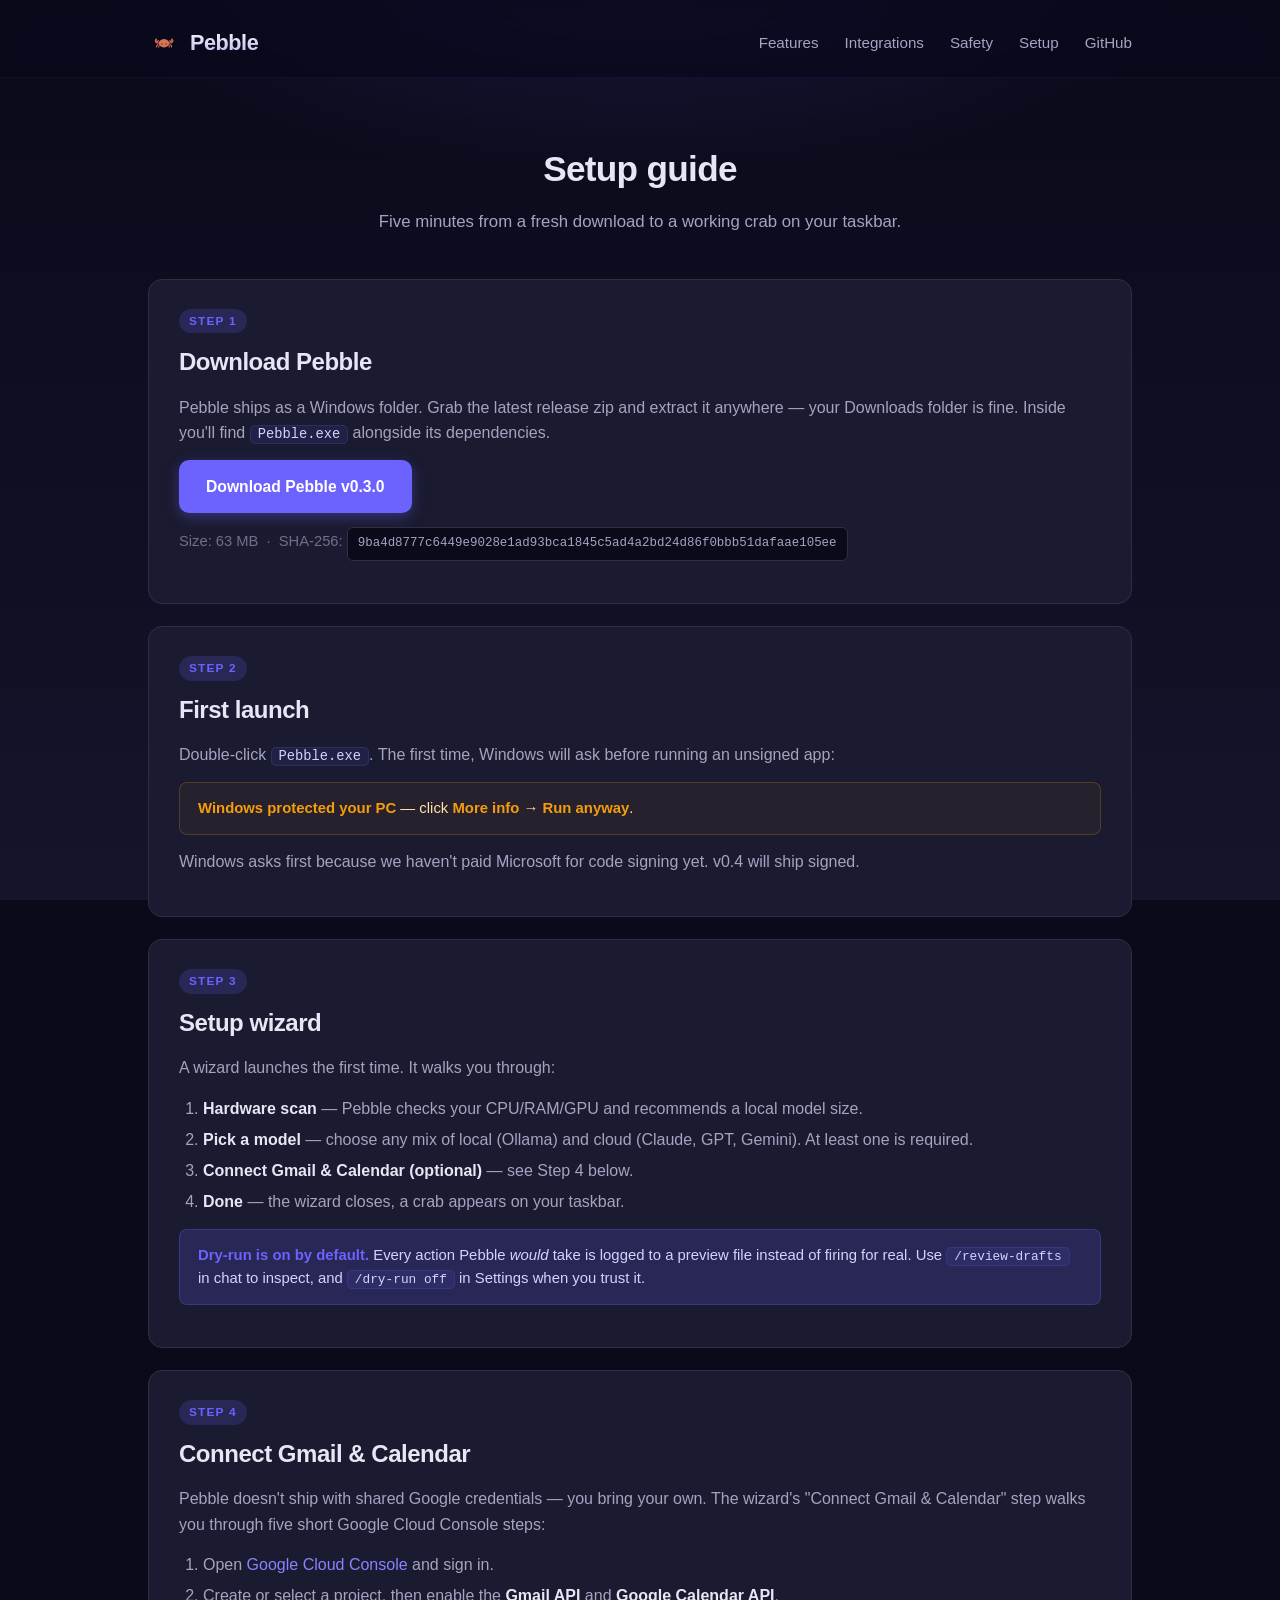
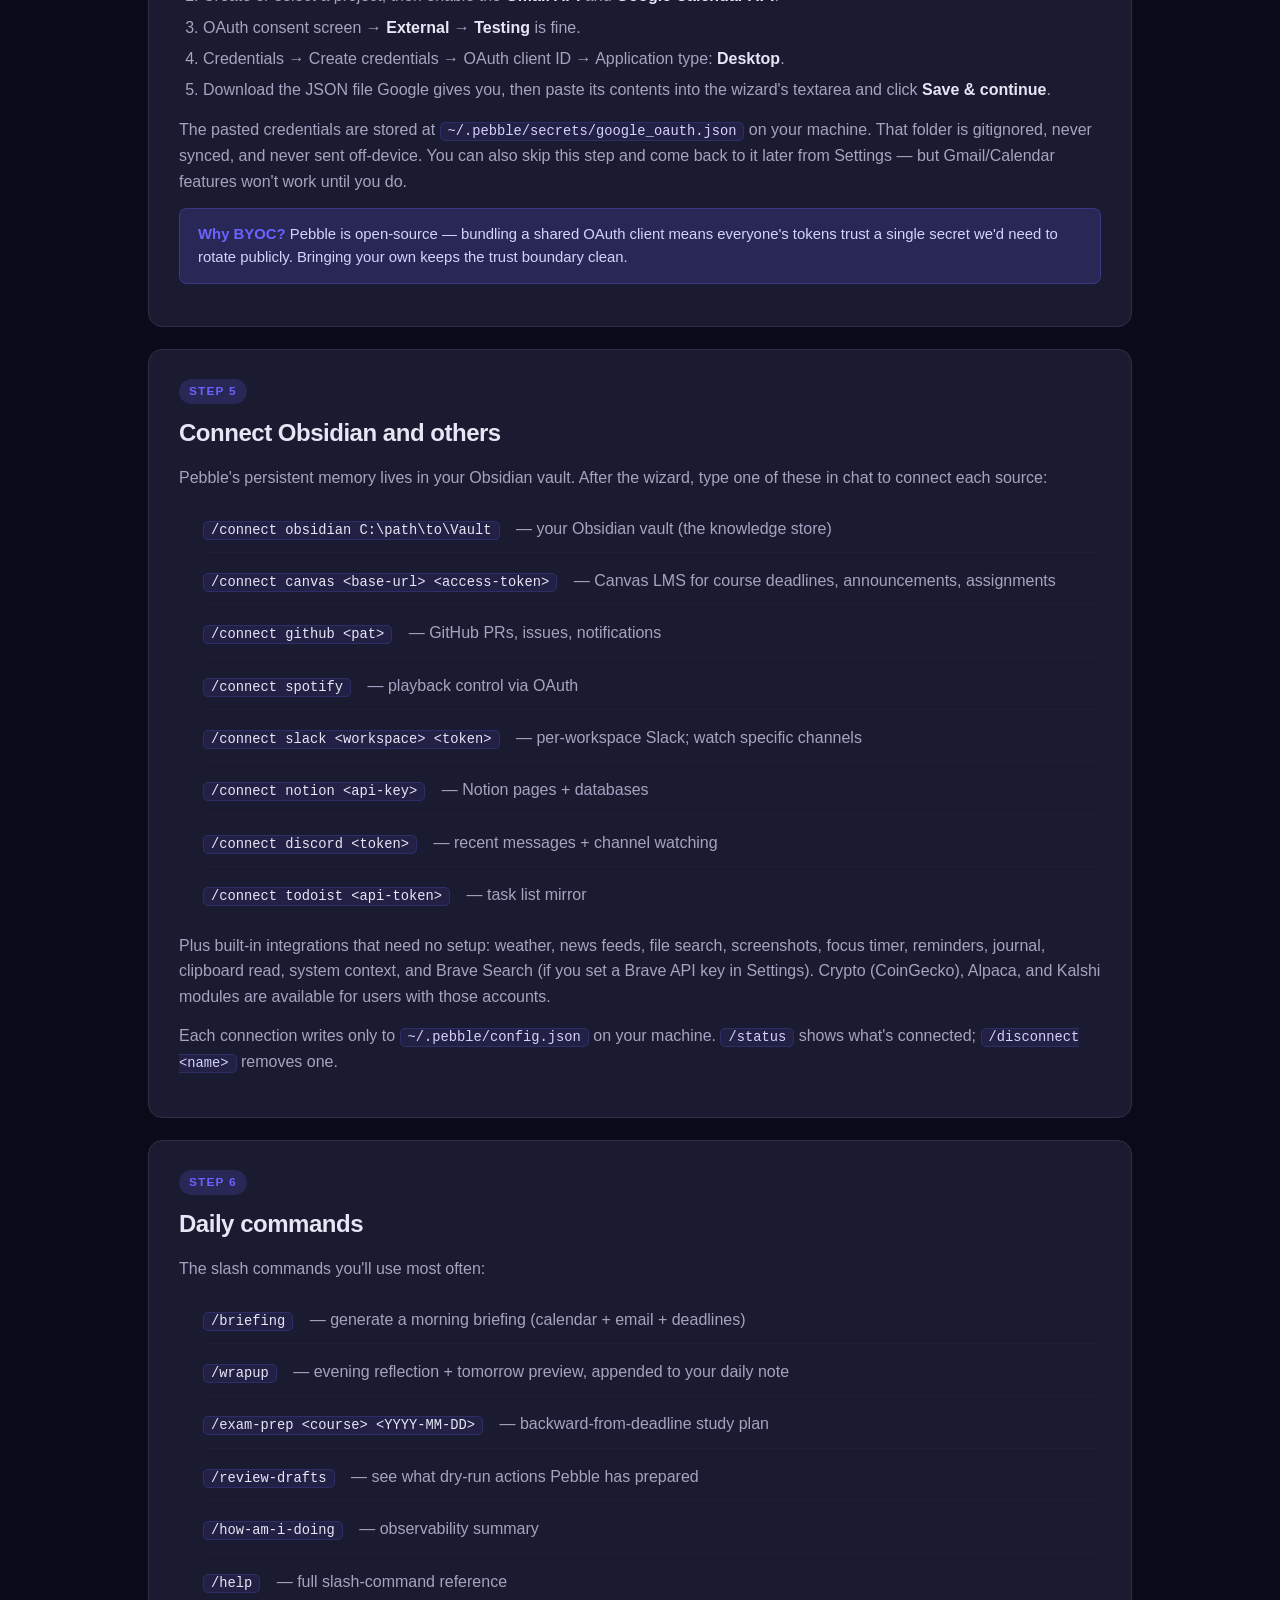
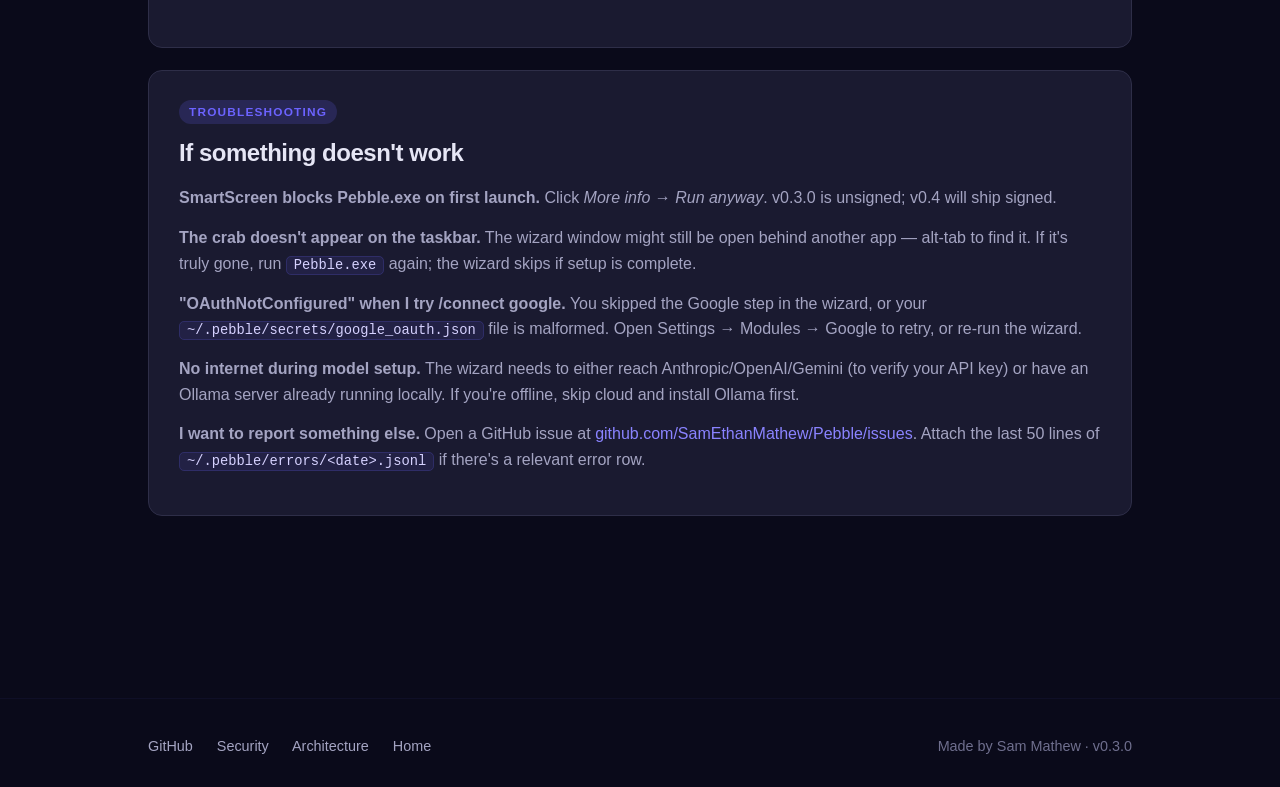
==== commit 0776bb03: "Site revamp: structure + integrations + brand-aligned hero Substantial structural rewrite based on a" ====
--- a/setup.html
+++ b/setup.html
@@ -19,6 +19,7 @@
     </a>
     <nav class="nav">
       <a href="index.html#features">Features</a>
+      <a href="index.html#integrations">Integrations</a>
       <a href="index.html#safety">Safety</a>
       <a href="setup.html">Setup</a>
       <a href="https://github.com/SamEthanMathew/Pebble">GitHub</a>
@@ -62,17 +63,16 @@
         <span class="step-tag">Step 2</span>
         <h2>First launch</h2>
         <p>
-          Double-click <code>Pebble.exe</code>. Because v0.3.0 isn't yet
-          code-signed, Windows will pop up a SmartScreen warning the first
-          time:
+          Double-click <code>Pebble.exe</code>. The first time, Windows will
+          ask before running an unsigned app:
         </p>
         <div class="callout">
           <strong>Windows protected your PC</strong> — click
-          <strong>More info</strong>, then <strong>Run anyway</strong>.
+          <strong>More info</strong> → <strong>Run anyway</strong>.
         </div>
         <p>
-          This is expected for unsigned apps. v0.4 will ship signed, after
-          which this warning will go away.
+          Windows asks first because we haven't paid Microsoft for code
+          signing yet. v0.4 will ship signed.
         </p>
       </div>
 
@@ -123,10 +123,10 @@
         </ol>
         <p>
           The pasted credentials are stored at
-          <code>~/.pebble/secrets/google_oauth.json</code> on your machine
-          and never leave it. You can also skip this step and come back to
-          it later from Settings — but Gmail/Calendar features won't work
-          until you do.
+          <code>~/.pebble/secrets/google_oauth.json</code> on your machine.
+          That folder is gitignored, never synced, and never sent off-device.
+          You can also skip this step and come back to it later from Settings
+          — but Gmail/Calendar features won't work until you do.
         </p>
         <div class="callout info">
           <strong>Why BYOC?</strong> Pebble is open-source — bundling a
@@ -137,21 +137,30 @@
       </div>
 
       <!-- ─── Step 5: Obsidian + other integrations ─── -->
-      <div class="guide-step">
+      <div id="integrations-all" class="guide-step">
         <span class="step-tag">Step 5</span>
         <h2>Connect Obsidian and others</h2>
         <p>
-          Pebble's persistent memory lives in your Obsidian vault. After
-          the wizard, type one of these in chat to connect more sources:
+          Pebble's persistent memory lives in your Obsidian vault. After the
+          wizard, type one of these in chat to connect each source:
         </p>
         <ul class="cmd-list">
-          <li><code>/connect obsidian C:\path\to\Vault</code> — point Pebble at your Obsidian vault</li>
-          <li><code>/connect canvas &lt;base-url&gt; &lt;access-token&gt;</code> — Canvas LMS for course deadlines</li>
-          <li><code>/connect github &lt;pat&gt;</code> — GitHub PRs and issues</li>
+          <li><code>/connect obsidian C:\path\to\Vault</code> — your Obsidian vault (the knowledge store)</li>
+          <li><code>/connect canvas &lt;base-url&gt; &lt;access-token&gt;</code> — Canvas LMS for course deadlines, announcements, assignments</li>
+          <li><code>/connect github &lt;pat&gt;</code> — GitHub PRs, issues, notifications</li>
           <li><code>/connect spotify</code> — playback control via OAuth</li>
-          <li><code>/connect slack &lt;workspace&gt; &lt;token&gt;</code> — per-workspace Slack</li>
+          <li><code>/connect slack &lt;workspace&gt; &lt;token&gt;</code> — per-workspace Slack; watch specific channels</li>
           <li><code>/connect notion &lt;api-key&gt;</code> — Notion pages + databases</li>
+          <li><code>/connect discord &lt;token&gt;</code> — recent messages + channel watching</li>
+          <li><code>/connect todoist &lt;api-token&gt;</code> — task list mirror</li>
         </ul>
+        <p>
+          Plus built-in integrations that need no setup: weather, news feeds,
+          file search, screenshots, focus timer, reminders, journal,
+          clipboard read, system context, and Brave Search (if you set a
+          Brave API key in Settings). Crypto (CoinGecko), Alpaca, and Kalshi
+          modules are available for users with those accounts.
+        </p>
         <p>
           Each connection writes only to <code>~/.pebble/config.json</code>
           on your machine. <code>/status</code> shows what's connected;
@@ -180,8 +189,8 @@
         <h2>If something doesn't work</h2>
 
         <p><strong>SmartScreen blocks Pebble.exe on first launch.</strong>
-        Click <em>More info</em> then <em>Run anyway</em>. v0.3.0 is
-        unsigned; v0.4 will ship signed.</p>
+        Click <em>More info</em> → <em>Run anyway</em>. v0.3.0 is unsigned;
+        v0.4 will ship signed.</p>
 
         <p><strong>The crab doesn't appear on the taskbar.</strong> The
         wizard window might still be open behind another app — alt-tab to
--- a/styles.css
+++ b/styles.css
@@ -56,13 +56,13 @@
 }
 
 a {
-  color: var(--accent);
+  color: #8a83ff;
   text-decoration: none;
   transition: color 0.15s ease;
 }
 
 a:hover {
-  color: #8a83ff;
+  color: #a8a3ff;
   text-decoration: underline;
 }
 
@@ -179,13 +179,33 @@
   position: relative;
 }
 
-.hero .crab {
-  width: 200px;
-  height: 200px;
+.hero-art {
+  display: flex;
+  justify-content: center;
+  margin: 0 auto 36px;
+  position: relative;
+  width: clamp(260px, 32vw, 360px);
+  aspect-ratio: 1 / 1;
+}
+
+.hero-art::before {
+  content: "";
+  position: absolute;
+  inset: -10%;
+  background: radial-gradient(circle, rgba(232, 93, 60, 0.22) 0%, transparent 60%);
+  filter: blur(20px);
+  z-index: 0;
+}
+
+.hero-loop, .hero .crab {
+  position: relative;
+  z-index: 1;
+  width: 100%;
+  height: 100%;
+  object-fit: contain;
   display: block;
-  margin: 0 auto 32px;
-  filter: drop-shadow(0 10px 30px rgba(232, 93, 60, 0.25))
-          drop-shadow(0 4px 8px rgba(0, 0, 0, 0.4));
+  filter: drop-shadow(0 14px 32px rgba(232, 93, 60, 0.28))
+          drop-shadow(0 4px 8px rgba(0, 0, 0, 0.45));
 }
 
 .hero h1 {
@@ -194,7 +214,7 @@
   letter-spacing: -0.025em;
   line-height: 1.1;
   margin: 0 0 20px;
-  background: linear-gradient(180deg, #ffffff 0%, #a8a3e8 100%);
+  background: linear-gradient(180deg, #ffffff 0%, #d6d2ff 70%, #a8a3e8 100%);
   -webkit-background-clip: text;
   background-clip: text;
   color: transparent;
@@ -257,6 +277,18 @@
   border-color: var(--accent);
 }
 
+.btn-ghost {
+  background: transparent;
+  color: var(--text-mid);
+  border-color: transparent;
+}
+
+.btn-ghost:hover {
+  background: var(--surface);
+  color: var(--text);
+  text-decoration: none;
+}
+
 .platform-note {
   margin-top: 22px;
   font-size: 0.85rem;
@@ -306,8 +338,37 @@
 .feature:hover {
   background: var(--surface-2);
   border-color: var(--accent);
-  transform: translateY(-3px);
-  box-shadow: 0 10px 30px -10px rgba(108, 99, 255, 0.3);
+  transform: translateY(-6px);
+  box-shadow: 0 14px 32px -10px rgba(108, 99, 255, 0.35);
+}
+
+.feature-wide {
+  display: grid;
+  grid-template-columns: 56px 1fr;
+  gap: 22px;
+  align-items: start;
+  padding: 28px 28px 26px;
+}
+
+.feature-wide .ico {
+  width: 48px;
+  height: 48px;
+  font-size: 1.4rem;
+  margin-bottom: 0;
+}
+
+.feature-wide h3 {
+  font-size: 1.25rem;
+  margin: 6px 0 10px;
+}
+
+.feature-wide p {
+  font-size: 1rem;
+  line-height: 1.65;
+}
+
+@media (min-width: 800px) {
+  .feature-wide { grid-column: span 2; }
 }
 
 .feature .ico {
@@ -553,13 +614,184 @@
   color: var(--text);
 }
 
+/* ── Proof strip ────────────────────────────────────────────────────────── */
+
+.proof { padding: 16px 0 48px; }
+
+.proof-grid {
+  display: grid;
+  grid-template-columns: repeat(auto-fit, minmax(180px, 1fr));
+  gap: 14px;
+}
+
+.proof-grid figure {
+  margin: 0;
+  background: var(--surface);
+  border: 1px solid var(--border);
+  border-radius: var(--radius);
+  overflow: hidden;
+  transition: border-color 0.18s ease, transform 0.14s ease;
+}
+
+.proof-grid figure:hover {
+  border-color: var(--accent);
+  transform: translateY(-3px);
+}
+
+.proof-grid img {
+  display: block;
+  width: 100%;
+  height: 130px;
+  object-fit: cover;
+  object-position: center top;
+  background: var(--bg-1);
+}
+
+.proof-grid figcaption {
+  padding: 10px 14px;
+  font-size: 0.84rem;
+  color: var(--text-mid);
+  border-top: 1px solid var(--border);
+  text-align: center;
+}
+
+/* ── Integrations ───────────────────────────────────────────────────────── */
+
+.integrations {
+  list-style: none;
+  padding: 0;
+  margin: 0 0 18px;
+  display: grid;
+  grid-template-columns: repeat(auto-fit, minmax(140px, 1fr));
+  gap: 12px;
+}
+
+.integrations li {
+  display: flex;
+  align-items: center;
+  gap: 12px;
+  padding: 16px 18px;
+  background: var(--surface);
+  border: 1px solid var(--border);
+  border-radius: var(--radius-sm);
+  color: var(--text);
+  font-size: 0.94rem;
+  font-weight: 500;
+  transition: border-color 0.15s ease, background 0.15s ease, transform 0.12s ease;
+}
+
+.integrations li:hover {
+  border-color: var(--accent);
+  background: var(--surface-2);
+  transform: translateY(-2px);
+}
+
+.integrations img {
+  width: 22px;
+  height: 22px;
+  /* Tint integration logos to soft light gray for visual unity. */
+  filter: invert(85%) brightness(1.15);
+  opacity: 0.92;
+  flex-shrink: 0;
+}
+
+.more-line {
+  text-align: center;
+  color: var(--text-mid);
+  font-size: 0.92rem;
+  margin: 18px 0 0;
+}
+
+/* ── Flow (Watch → Reason → Propose) ────────────────────────────────────── */
+
+.flow-section {
+  background: linear-gradient(180deg, transparent 0%, rgba(108, 99, 255, 0.04) 50%, transparent 100%);
+}
+
+.flow {
+  display: grid;
+  grid-template-columns: 1fr auto 1fr auto 1fr;
+  gap: 18px;
+  align-items: stretch;
+}
+
+.flow-step {
+  background: var(--surface);
+  border: 1px solid var(--border);
+  border-radius: var(--radius);
+  padding: 28px 26px 24px;
+  position: relative;
+}
+
+.flow-step .flow-n {
+  position: absolute;
+  top: -14px;
+  left: 24px;
+  width: 32px;
+  height: 32px;
+  border-radius: 50%;
+  background: var(--accent);
+  color: #fff;
+  display: flex;
+  align-items: center;
+  justify-content: center;
+  font-weight: 700;
+  font-size: 0.92rem;
+  box-shadow: 0 4px 14px rgba(108, 99, 255, 0.45);
+}
+
+.flow-step h3 {
+  margin: 8px 0 8px;
+  font-size: 1.15rem;
+  letter-spacing: -0.01em;
+}
+
+.flow-step p {
+  margin: 0;
+  color: var(--text-mid);
+  font-size: 0.93rem;
+  line-height: 1.6;
+}
+
+.flow-arrow {
+  display: flex;
+  align-items: center;
+  justify-content: center;
+  color: var(--accent);
+  font-size: 1.6rem;
+  opacity: 0.7;
+}
+
+@media (max-width: 800px) {
+  .flow { grid-template-columns: 1fr; }
+  .flow-arrow { transform: rotate(90deg); }
+}
+
 /* ── Responsive ─────────────────────────────────────────────────────────── */
 
 @media (max-width: 640px) {
   .site-header .container { flex-direction: column; align-items: flex-start; }
-  .nav { gap: 16px; }
-  .hero { padding: 48px 0 64px; }
-  .hero .crab { width: 150px; height: 150px; margin-bottom: 24px; }
+  .nav { gap: 14px; flex-wrap: wrap; }
+  .hero { padding: 56px 0 72px; }
+  .hero-art { width: clamp(180px, 60vw, 260px); margin-bottom: 28px; }
   .section { padding: 44px 0; }
+  .section-head { margin-bottom: 32px; }
   .guide-step { padding: 22px 22px; }
-}
+  .proof-grid img { height: 110px; }
+  .feature-wide { grid-template-columns: 1fr; gap: 12px; padding: 24px; }
+}
+
+@media (max-width: 480px) {
+  .container { padding: 0 18px; }
+  .hero h1 { font-size: clamp(1.9rem, 9vw, 2.3rem); }
+  .hero .tagline { font-size: 0.98rem; }
+  .section { padding: 36px 0; }
+  .section-head h2 { font-size: 1.5rem; }
+  .cta-row { flex-direction: column; align-items: stretch; }
+  .cta-row .btn { justify-content: center; }
+  .proof-grid { grid-template-columns: repeat(2, 1fr); gap: 10px; }
+  .proof-grid img { height: 92px; }
+  .feature { padding: 20px; }
+  .guide-step { padding: 20px 18px; }
+  .guide-step h2 { font-size: 1.25rem; }
+}
